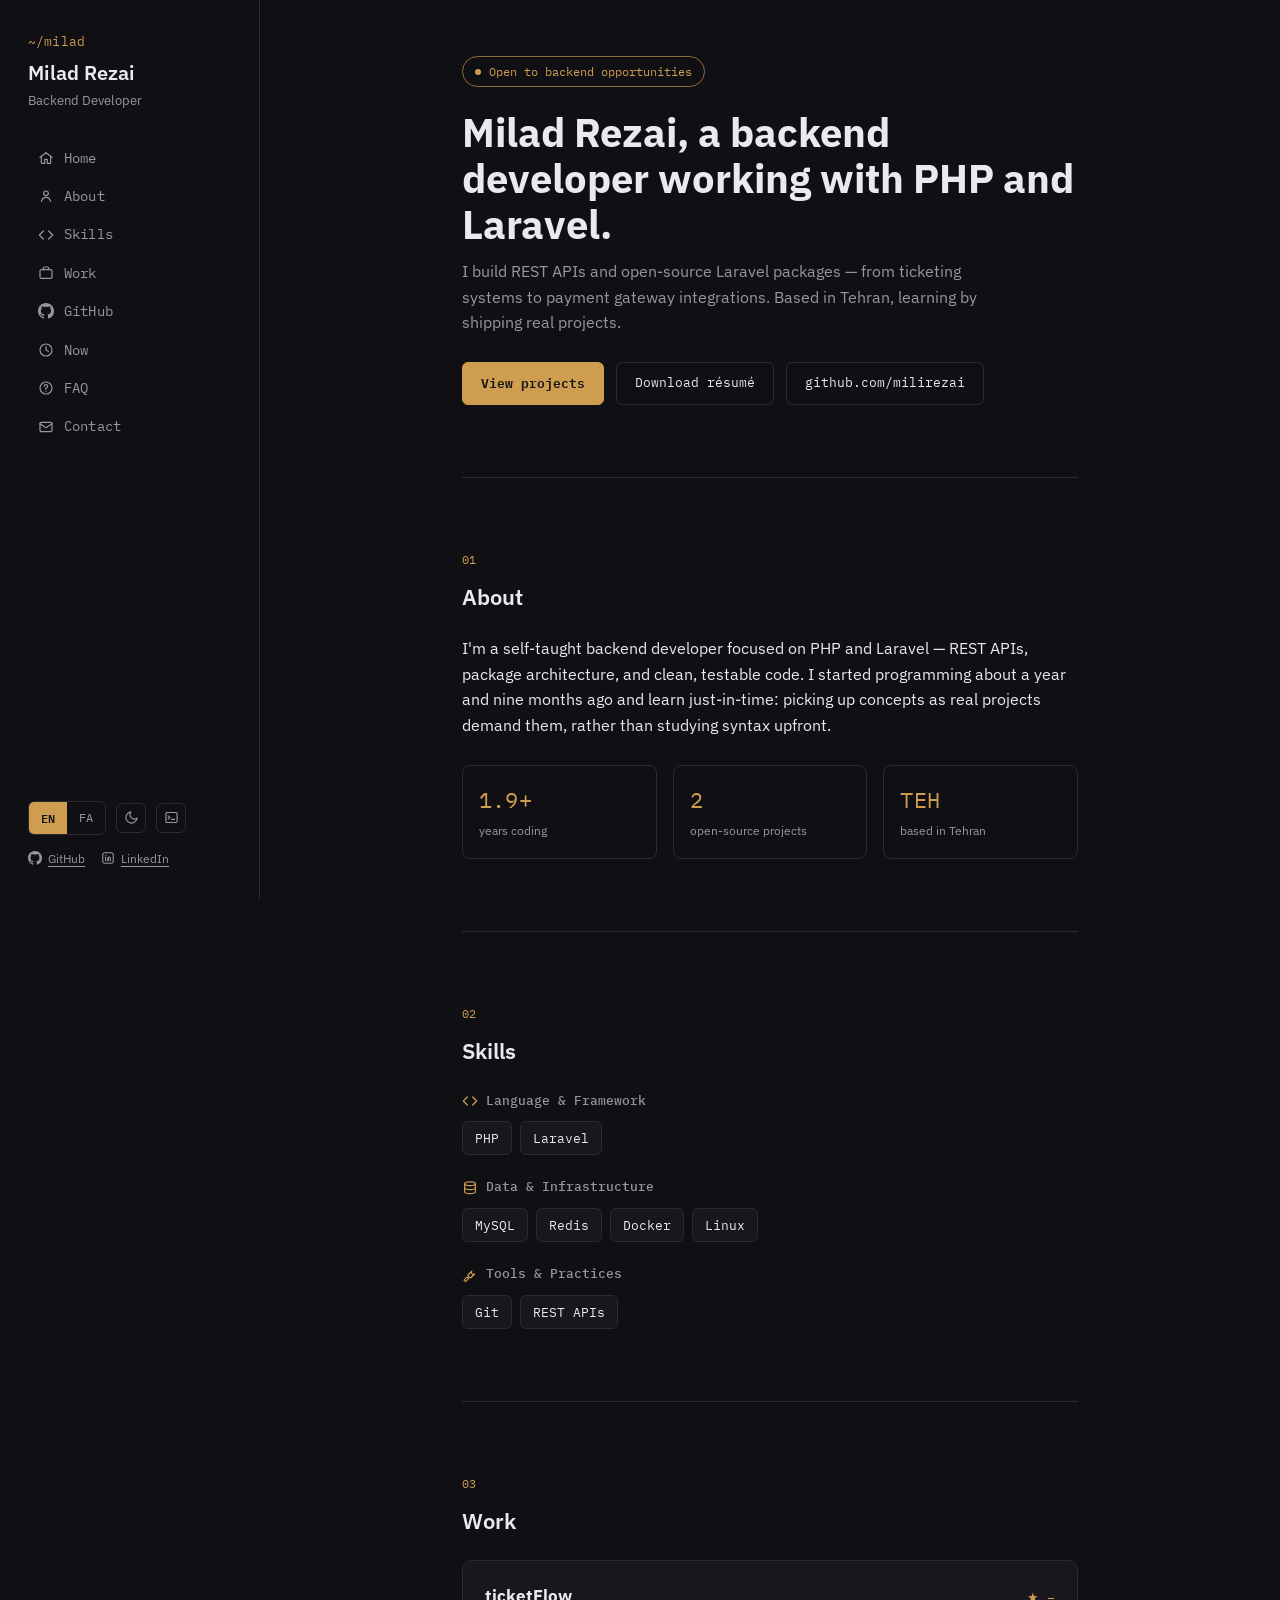
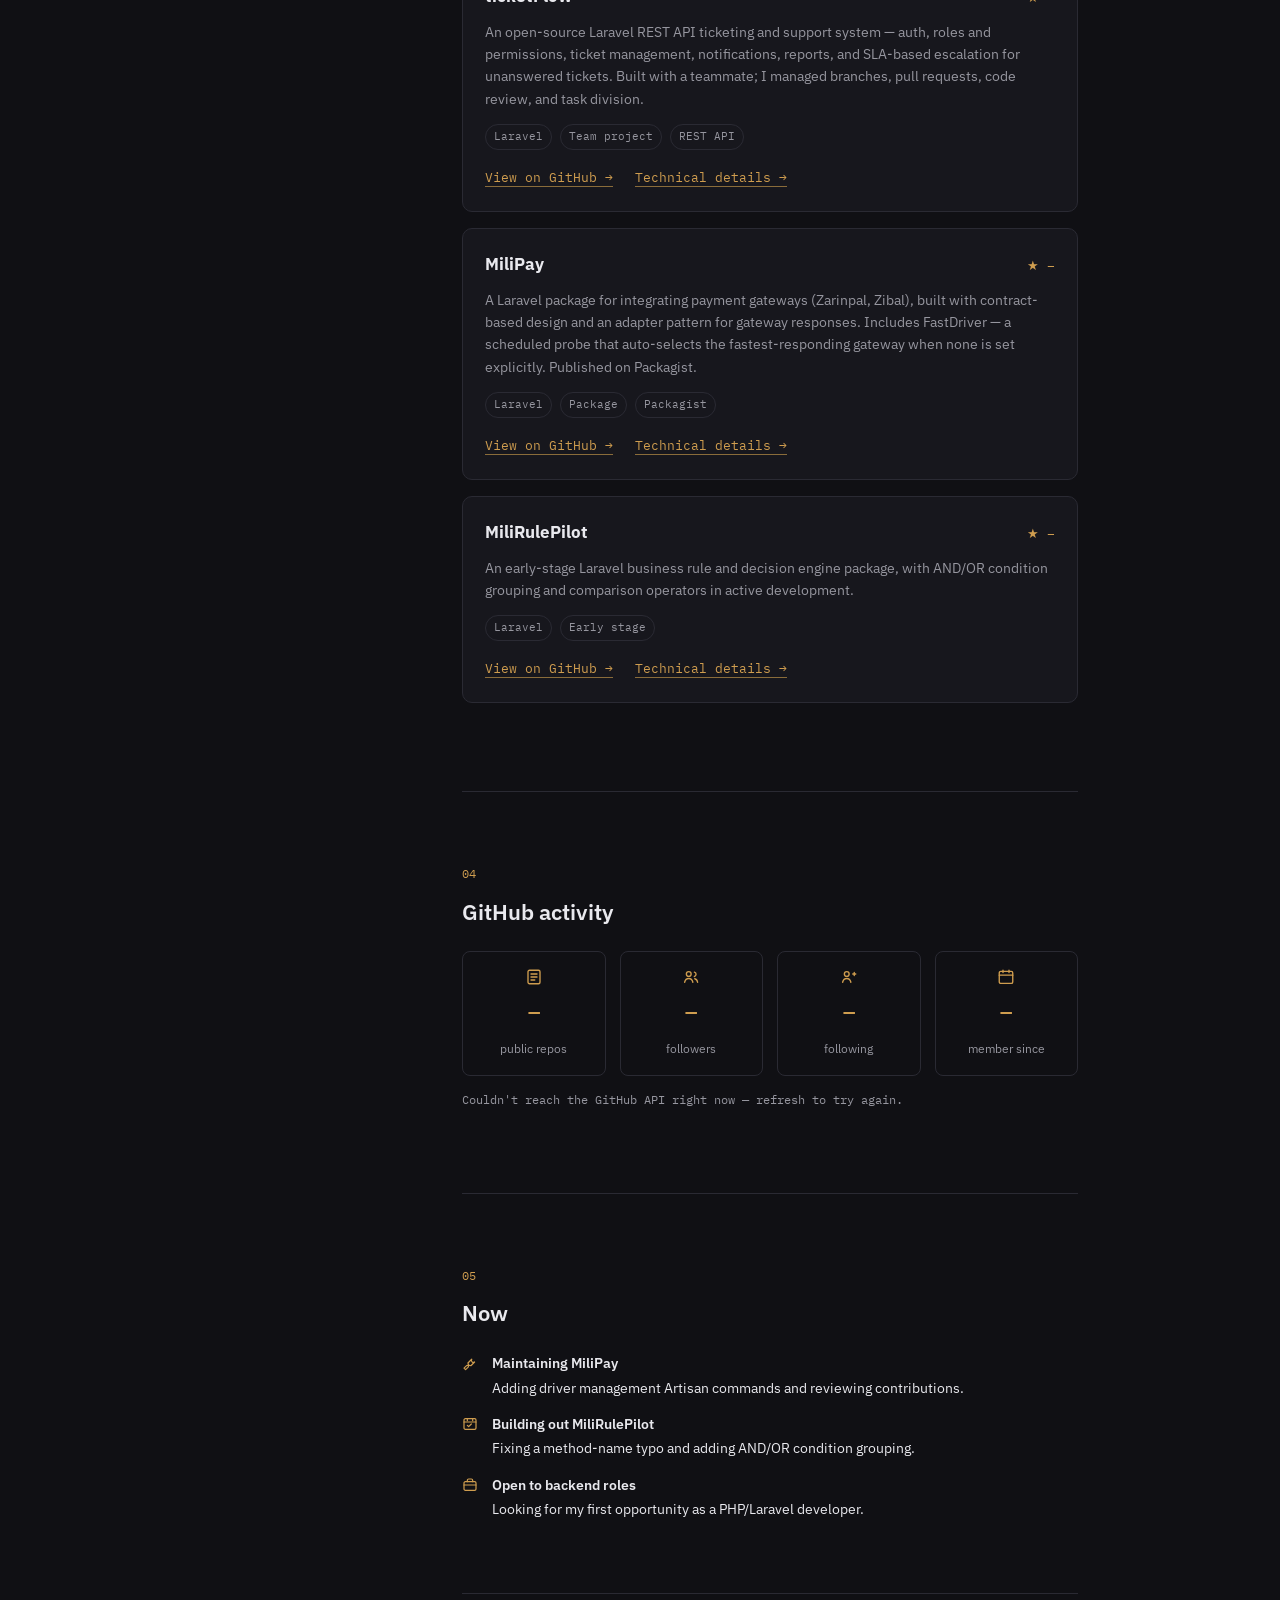
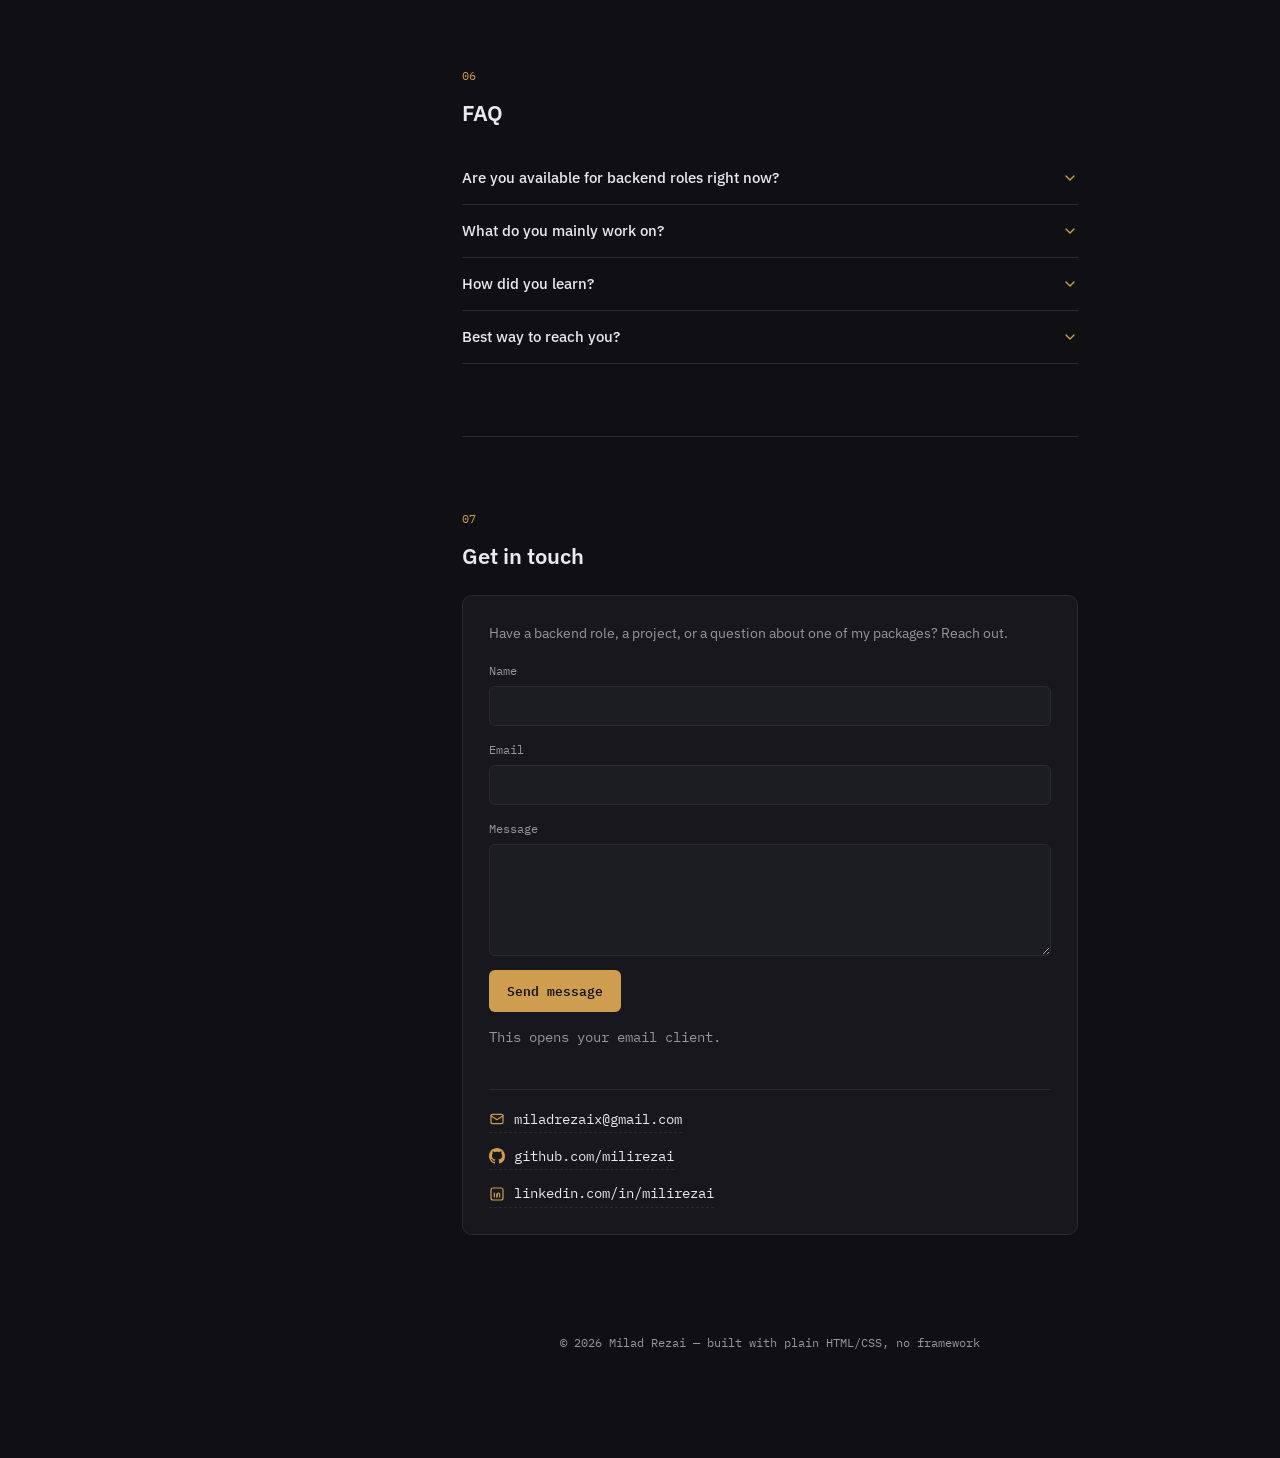
==== index.html @ 5b82f8a0 "feat: add initial portfolio website" ====
<!DOCTYPE html>
<html lang="en" dir="ltr">
<head>
<script>(function(){try{var t=localStorage.getItem('theme');if(t){document.documentElement.setAttribute('data-theme',t);}}catch(e){}})();</script>
<meta charset="UTF-8">
<meta name="viewport" content="width=device-width, initial-scale=1.0">
<title>Milad Rezai · Backend Developer</title>
<meta name="description" content="Milad Rezai — Backend Developer building open-source Laravel packages.">
<link rel="icon" href="data:image/svg+xml,%3Csvg xmlns='http://www.w3.org/2000/svg' viewBox='0 0 64 64'%3E%3Crect width='64' height='64' rx='14' fill='%23101014'/%3E%3Ctext x='32' y='42' font-family='monospace' font-size='30' font-weight='700' fill='%23cf9d4f' text-anchor='middle'%3EM%3C/text%3E%3C/svg%3E">
<link rel="preconnect" href="https://fonts.googleapis.com">
<link href="https://fonts.googleapis.com/css2?family=IBM+Plex+Mono:wght@400;500;600&family=IBM+Plex+Sans:wght@400;500;600;700&family=Vazirmatn:wght@400;500;600;700&display=swap" rel="stylesheet">
<link rel="stylesheet" href="css/index.css">
</head>
<body>

<div class="shell">
  <!-- SIDEBAR -->
  <aside class="side">
    <div>
      <div class="prompt-tag mono">~/milad</div>
      <p class="brand">Milad Rezai</p>
      <p class="brand-sub" data-en="Backend Developer" data-fa="توسعه‌دهنده بک‌اند">Backend Developer</p>
      <nav class="sidenav mono">
        <a href="#home"><svg class="icon" viewBox="0 0 24 24" fill="none" stroke="currentColor" stroke-width="1.8" stroke-linecap="round" stroke-linejoin="round"><path d="M3 11l9-7 9 7"/><path d="M5 10v9a1 1 0 0 0 1 1h4v-6h4v6h4a1 1 0 0 0 1-1v-9"/></svg><span data-en="Home" data-fa="خانه">Home</span></a>
        <a href="#about"><svg class="icon" viewBox="0 0 24 24" fill="none" stroke="currentColor" stroke-width="1.8" stroke-linecap="round" stroke-linejoin="round"><circle cx="12" cy="8" r="3.5"/><path d="M5 20c1.2-4 4.2-6 7-6s5.8 2 7 6"/></svg><span data-en="About" data-fa="درباره من">About</span></a>
        <a href="#skills"><svg class="icon" viewBox="0 0 24 24" fill="none" stroke="currentColor" stroke-width="1.8" stroke-linecap="round" stroke-linejoin="round"><path d="M8 6L2 12l6 6"/><path d="M16 6l6 6-6 6"/></svg><span data-en="Skills" data-fa="مهارت‌ها">Skills</span></a>
        <a href="#work"><svg class="icon" viewBox="0 0 24 24" fill="none" stroke="currentColor" stroke-width="1.8" stroke-linecap="round" stroke-linejoin="round"><rect x="3" y="7" width="18" height="13" rx="2"/><path d="M8 7V5a2 2 0 0 1 2-2h4a2 2 0 0 1 2 2v2"/></svg><span data-en="Work" data-fa="پروژه‌ها">Work</span></a>
        <a href="#github"><svg class="icon" viewBox="0 0 16 16" fill="currentColor"><path fill-rule="evenodd" d="M8 0C3.58 0 0 3.58 0 8c0 3.54 2.29 6.53 5.47 7.59.4.07.55-.17.55-.38 0-.19-.01-.82-.01-1.49-2.01.37-2.53-.49-2.69-.94-.09-.23-.48-.94-.82-1.13-.28-.15-.68-.52-.01-.53.63-.01 1.08.58 1.23.82.72 1.21 1.87.87 2.33.66.07-.52.28-.87.51-1.07-1.78-.2-3.64-.89-3.64-3.95 0-.87.31-1.59.82-2.15-.08-.2-.36-1.02.08-2.12 0 0 .67-.21 2.2.82.64-.18 1.32-.27 2-.27.68 0 1.36.09 2 .27 1.53-1.04 2.2-.82 2.2-.82.44 1.1.16 1.92.08 2.12.51.56.82 1.27.82 2.15 0 3.07-1.87 3.75-3.65 3.95.29.25.54.73.54 1.48 0 1.07-.01 1.93-.01 2.2 0 .21.15.46.55.38A8.013 8.013 0 0 0 16 8c0-4.42-3.58-8-8-8z"/></svg><span data-en="GitHub" data-fa="گیت‌هاب">GitHub</span></a>
        <a href="#now"><svg class="icon" viewBox="0 0 24 24" fill="none" stroke="currentColor" stroke-width="1.8" stroke-linecap="round" stroke-linejoin="round"><circle cx="12" cy="12" r="9"/><path d="M12 7v5l3.5 2"/></svg><span data-en="Now" data-fa="اکنون">Now</span></a>
        <a href="#faq"><svg class="icon" viewBox="0 0 24 24" fill="none" stroke="currentColor" stroke-width="1.8" stroke-linecap="round" stroke-linejoin="round"><circle cx="12" cy="12" r="9"/><path d="M9.5 9.5a2.5 2.5 0 1 1 3.5 2.3c-.9.4-1.5 1-1.5 2"/><path d="M12 17h.01"/></svg><span data-en="FAQ" data-fa="سوالات">FAQ</span></a>
        <a href="#contact"><svg class="icon" viewBox="0 0 24 24" fill="none" stroke="currentColor" stroke-width="1.8" stroke-linecap="round" stroke-linejoin="round"><rect x="3" y="5" width="18" height="14" rx="2"/><path d="M3 7l9 6 9-6"/></svg><span data-en="Contact" data-fa="تماس">Contact</span></a>
      </nav>
    </div>
    <div class="side-foot">
      <div class="toggle-row">
        <div class="lang-toggle">
          <button id="btn-en" class="active">EN</button>
          <button id="btn-fa">FA</button>
        </div>
        <button id="theme-toggle" class="theme-toggle" type="button" aria-label="Toggle theme">
          <svg id="icon-moon" class="icon" viewBox="0 0 24 24" fill="none" stroke="currentColor" stroke-width="1.8" stroke-linecap="round" stroke-linejoin="round"><path d="M21 12.8A9 9 0 1 1 11.2 3a7 7 0 0 0 9.8 9.8z"/></svg>
          <svg id="icon-sun" class="icon" viewBox="0 0 24 24" fill="none" stroke="currentColor" stroke-width="1.8" stroke-linecap="round" stroke-linejoin="round" style="display:none"><circle cx="12" cy="12" r="4.5"/><path d="M12 2.5v2.5M12 19v2.5M4.2 4.2l1.8 1.8M18 18l1.8 1.8M2.5 12h2.5M19 12h2.5M4.2 19.8L6 18M18 6l1.8-1.8"/></svg>
        </button>
        <a href="terminal.html" class="theme-toggle" id="terminal-link" title="Open terminal mode" aria-label="Open terminal mode">
          <svg class="icon" viewBox="0 0 24 24" fill="none" stroke="currentColor" stroke-width="1.8" stroke-linecap="round" stroke-linejoin="round"><rect x="3" y="4" width="18" height="16" rx="2"/><path d="M6.5 9.5l3 2.5-3 2.5"/><path d="M12 15h5"/></svg>
        </a>
      </div>
      <div class="social-row">
        <a href="https://github.com/milirezai" target="_blank" rel="noopener"><svg class="icon icon-sm" viewBox="0 0 16 16" fill="currentColor"><path fill-rule="evenodd" d="M8 0C3.58 0 0 3.58 0 8c0 3.54 2.29 6.53 5.47 7.59.4.07.55-.17.55-.38 0-.19-.01-.82-.01-1.49-2.01.37-2.53-.49-2.69-.94-.09-.23-.48-.94-.82-1.13-.28-.15-.68-.52-.01-.53.63-.01 1.08.58 1.23.82.72 1.21 1.87.87 2.33.66.07-.52.28-.87.51-1.07-1.78-.2-3.64-.89-3.64-3.95 0-.87.31-1.59.82-2.15-.08-.2-.36-1.02.08-2.12 0 0 .67-.21 2.2.82.64-.18 1.32-.27 2-.27.68 0 1.36.09 2 .27 1.53-1.04 2.2-.82 2.2-.82.44 1.1.16 1.92.08 2.12.51.56.82 1.27.82 2.15 0 3.07-1.87 3.75-3.65 3.95.29.25.54.73.54 1.48 0 1.07-.01 1.93-.01 2.2 0 .21.15.46.55.38A8.013 8.013 0 0 0 16 8c0-4.42-3.58-8-8-8z"/></svg>GitHub</a>
        <a href="https://www.linkedin.com/in/milirezai" target="_blank" rel="noopener"><svg class="icon icon-sm" viewBox="0 0 24 24" fill="none" stroke="currentColor" stroke-width="1.8" stroke-linecap="round" stroke-linejoin="round"><rect x="3" y="3" width="18" height="18" rx="3"/><path d="M8 10.5v6"/><circle cx="8" cy="7.3" r="0.15" fill="currentColor" stroke-width="1.4"/><path d="M12 16.5v-4a2 2 0 0 1 4 0v4"/><path d="M12 12.5v4"/></svg>LinkedIn</a>
      </div>
    </div>
  </aside>

  <!-- MAIN -->
  <main>
    <div class="wrap">

      <!-- HERO -->
      <section id="home" class="hero">
                <span class="badge"><span class="pulse"></span><span data-en="Open to backend opportunities" data-fa="آماده همکاری در نقش بک‌اند">Open to backend opportunities</span></span>
        <h1 data-en="Milad Rezai, a backend developer working with PHP and Laravel." data-fa="میلاد رضایی، توسعه‌دهنده بک‌اندی که با PHP و لاراول کار می‌کنه.">Milad Rezai, a backend developer working with PHP and Laravel.</h1>
        <p class="lead" data-en="I build REST APIs and open-source Laravel packages — from ticketing systems to payment gateway integrations. Based in Tehran, learning by shipping real projects." data-fa="ری‌است‌ای‌پی‌آی و پکیج‌های متن‌باز لاراول می‌سازم — از سیستم تیکتینگ تا اتصال درگاه‌های پرداخت. مستقر در تهران، یادگیری از طریق ساختن پروژه‌های واقعی.">I build REST APIs and open-source Laravel packages — from ticketing systems to payment gateway integrations. Based in Tehran, learning by shipping real projects.</p>
        <div class="btn-row">
          <a class="btn primary" href="#work" data-en="View projects" data-fa="دیدن پروژه‌ها">View projects</a>
          <a class="btn ghost" href="./resume.pdf" download data-en="Download résumé" data-fa="دانلود رزومه">Download résumé</a>
          <a class="btn ghost" href="https://github.com/milirezai" target="_blank" rel="noopener">github.com/milirezai</a>
        </div>
      </section>

      <!-- ABOUT -->
      <section id="about">
        <p class="eyebrow mono">01</p>
        <h2 data-en="About" data-fa="درباره من">About</h2>
        <p data-en="I'm a self-taught backend developer focused on PHP and Laravel — REST APIs, package architecture, and clean, testable code. I started programming about a year and nine months ago and learn just-in-time: picking up concepts as real projects demand them, rather than studying syntax upfront." data-fa="من یه توسعه‌دهنده بک‌اند خودآموخته‌ام که روی PHP و لاراول تمرکز دارم — ری‌است‌ای‌پی‌آی، معماری پکیج، و کد تمیز و قابل تست. حدود یک سال و نه ماهه که برنامه‌نویسی رو شروع کردم و یادگیریم just-in-time هست: مفاهیم رو وقتی پروژه واقعی بهشون نیاز داره یاد می‌گیرم، نه از قبل و صرفاً برای یادگیری سینتکس.">I'm a self-taught backend developer focused on PHP and Laravel — REST APIs, package architecture, and clean, testable code. I started programming about a year and nine months ago and learn just-in-time: picking up concepts as real projects demand them, rather than studying syntax upfront.</p>
        <div class="about-grid">
          <div class="stat"><span class="num mono">1.9+</span><span class="label" data-en="years coding" data-fa="سال کدنویسی">years coding</span></div>
          <div class="stat"><span class="num mono">2</span><span class="label" data-en="open-source projects" data-fa="پروژه متن‌باز">open-source projects</span></div>
          <div class="stat"><span class="num mono">TEH</span><span class="label" data-en="based in Tehran" data-fa="مستقر در تهران">based in Tehran</span></div>
        </div>
      </section>

      <!-- SKILLS -->
      <section id="skills">
        <p class="eyebrow mono">02</p>
        <h2 data-en="Skills" data-fa="مهارت‌ها">Skills</h2>
        <div class="skill-groups">
          <div class="skill-group">
            <h3><svg class="icon" viewBox="0 0 24 24" fill="none" stroke="currentColor" stroke-width="1.8" stroke-linecap="round" stroke-linejoin="round"><path d="M8 6L2 12l6 6"/><path d="M16 6l6 6-6 6"/></svg><span data-en="Language & Framework" data-fa="زبان و فریم‌ورک">Language & Framework</span></h3>
            <div class="pill-row">
              <span class="pill">PHP</span><span class="pill">Laravel</span>
            </div>
          </div>
          <div class="skill-group">
            <h3><svg class="icon" viewBox="0 0 24 24" fill="none" stroke="currentColor" stroke-width="1.8" stroke-linecap="round" stroke-linejoin="round"><ellipse cx="12" cy="5.5" rx="8" ry="2.8"/><path d="M4 5.5v6c0 1.5 3.6 2.8 8 2.8s8-1.3 8-2.8v-6"/><path d="M4 11.5v6c0 1.5 3.6 2.8 8 2.8s8-1.3 8-2.8v-6"/></svg><span data-en="Data & Infrastructure" data-fa="داده و زیرساخت">Data & Infrastructure</span></h3>
            <div class="pill-row">
              <span class="pill">MySQL</span><span class="pill">Redis</span><span class="pill">Docker</span><span class="pill">Linux</span>
            </div>
          </div>
          <div class="skill-group">
            <h3><svg class="icon" viewBox="0 0 24 24" fill="none" stroke="currentColor" stroke-width="1.8" stroke-linecap="round" stroke-linejoin="round"><path d="M14.7 6.3a3 3 0 0 0 4.2 4.2l-5.6 5.6-3-1-1 3-3.9 3.9-2.4-2.4L6.9 16l3-1-1-3 5.6-5.6a3 3 0 0 0 .2-.1z"/></svg><span data-en="Tools & Practices" data-fa="ابزار و روش‌ها">Tools & Practices</span></h3>
            <div class="pill-row">
              <span class="pill">Git</span><span class="pill">REST APIs</span>
            </div>
          </div>
        </div>
      </section>

      <!-- WORK -->
      <section id="work">
        <p class="eyebrow mono">03</p>
        <h2 data-en="Work" data-fa="پروژه‌ها">Work</h2>

        <div class="project">
          <div class="project-head">
            <h3><a class="project-title-link" href="work-ticketflow.html">ticketFlow</a></h3>
            <span class="stars mono" id="stars-ticketflow">★ –</span>
          </div>
          <p data-en="An open-source Laravel REST API ticketing and support system — auth, roles and permissions, ticket management, notifications, reports, and SLA-based escalation for unanswered tickets. Built with a teammate; I managed branches, pull requests, code review, and task division." data-fa="یه سیستم تیکتینگ و پشتیبانی متن‌باز به‌صورت ری‌است‌ای‌پی‌آی با لاراول — احراز هویت، نقش و دسترسی، مدیریت تیکت، اعلان‌ها، گزارش‌ها، و اسکالیشن مبتنی بر SLA برای تیکت‌های بی‌پاسخ. با یه هم‌تیمی ساخته شده؛ من مدیریت برنچ‌ها، پول‌ریکوئست‌ها، کدریویو و تقسیم وظایف رو انجام دادم.">An open-source Laravel REST API ticketing and support system — auth, roles and permissions, ticket management, notifications, reports, and SLA-based escalation for unanswered tickets. Built with a teammate; I managed branches, pull requests, code review, and task division.</p>
          <div class="tags"><span>Laravel</span><span data-en="Team project" data-fa="پروژه تیمی">Team project</span><span>REST API</span></div>
          <a class="link" href="https://github.com/milirezai/ticketFlow" target="_blank" rel="noopener" data-en="View on GitHub →" data-fa="مشاهده در گیت‌هاب ←">View on GitHub →</a>
          <a class="link" href="work-ticketflow.html" data-en="Technical details →" data-fa="جزئیات فنی ←" style="margin-inline-start:18px;">Technical details →</a>
        </div>

        <div class="project">
          <div class="project-head">
            <h3><a class="project-title-link" href="work-milipay.html">MiliPay</a></h3>
            <span class="stars mono" id="stars-milipay">★ –</span>
          </div>
          <p data-en="A Laravel package for integrating payment gateways (Zarinpal, Zibal), built with contract-based design and an adapter pattern for gateway responses. Includes FastDriver — a scheduled probe that auto-selects the fastest-responding gateway when none is set explicitly. Published on Packagist." data-fa="یه پکیج لاراول برای اتصال درگاه‌های پرداخت (زرین‌پال، زیبال) با طراحی contract-based و الگوی adapter برای پاسخ درگاه‌ها. شامل FastDriver هست — یه پراب زمان‌بندی‌شده که در نبود انتخاب صریح، سریع‌ترین درگاه رو خودکار انتخاب می‌کنه. روی Packagist منتشر شده.">A Laravel package for integrating payment gateways (Zarinpal, Zibal), built with contract-based design and an adapter pattern for gateway responses. Includes FastDriver — a scheduled probe that auto-selects the fastest-responding gateway when none is set explicitly. Published on Packagist.</p>
          <div class="tags"><span>Laravel</span><span data-en="Package" data-fa="پکیج">Package</span><span>Packagist</span></div>
          <a class="link" href="https://github.com/milirezai/milipay" target="_blank" rel="noopener" data-en="View on GitHub →" data-fa="مشاهده در گیت‌هاب ←">View on GitHub →</a>
          <a class="link" href="work-milipay.html" data-en="Technical details →" data-fa="جزئیات فنی ←" style="margin-inline-start:18px;">Technical details →</a>
        </div>

        <div class="project">
          <div class="project-head">
            <h3><a class="project-title-link" href="work-milirulepilot.html">MiliRulePilot</a></h3>
            <span class="stars mono" id="stars-milirulepilot">★ –</span>
          </div>
          <p data-en="An early-stage Laravel business rule and decision engine package, with AND/OR condition grouping and comparison operators in active development." data-fa="یه پکیج لاراول در مراحل اولیه برای موتور قوانین و تصمیم‌گیری کسب‌وکار، با گروه‌بندی شرط‌های AND/OR و عملگرهای مقایسه که در حال توسعه‌ست.">An early-stage Laravel business rule and decision engine package, with AND/OR condition grouping and comparison operators in active development.</p>
          <div class="tags"><span>Laravel</span><span data-en="Early stage" data-fa="مرحله اولیه">Early stage</span></div>
          <a class="link" href="https://github.com/milirezai/milirulepilot" target="_blank" rel="noopener" data-en="View on GitHub →" data-fa="مشاهده در گیت‌هاب ←">View on GitHub →</a>
          <a class="link" href="work-milirulepilot.html" data-en="Technical details →" data-fa="جزئیات فنی ←" style="margin-inline-start:18px;">Technical details →</a>
        </div>
      </section>

      <!-- GITHUB ACTIVITY -->
      <section id="github">
        <p class="eyebrow mono">04</p>
        <h2 data-en="GitHub activity" data-fa="فعالیت گیت‌هاب">GitHub activity</h2>
        <div class="gh-grid">
          <div class="gh-stat"><svg class="icon" viewBox="0 0 24 24" fill="none" stroke="currentColor" stroke-width="1.8" stroke-linecap="round" stroke-linejoin="round"><rect x="4" y="3" width="16" height="18" rx="2"/><path d="M8 8h8M8 12h8M8 16h5"/></svg><span class="n mono" id="gh-repos">–</span><span class="l" data-en="public repos" data-fa="ریپوی عمومی">public repos</span></div>
          <div class="gh-stat"><svg class="icon" viewBox="0 0 24 24" fill="none" stroke="currentColor" stroke-width="1.8" stroke-linecap="round" stroke-linejoin="round"><circle cx="9" cy="8" r="3.2"/><path d="M3.5 19c.8-3.4 3-5 5.5-5s4.7 1.6 5.5 5"/><path d="M16.5 5.5a3 3 0 0 1 0 5.8"/><path d="M17 14.3c2 .5 3.3 2 3.8 4.7"/></svg><span class="n mono" id="gh-followers">–</span><span class="l" data-en="followers" data-fa="فالوور">followers</span></div>
          <div class="gh-stat"><svg class="icon" viewBox="0 0 24 24" fill="none" stroke="currentColor" stroke-width="1.8" stroke-linecap="round" stroke-linejoin="round"><circle cx="9" cy="8" r="3.2"/><path d="M3.5 19c.8-3.4 3-5 5.5-5s4.7 1.6 5.5 5"/><path d="M17 8h4M19 6v4"/></svg><span class="n mono" id="gh-following">–</span><span class="l" data-en="following" data-fa="فالووینگ">following</span></div>
          <div class="gh-stat"><svg class="icon" viewBox="0 0 24 24" fill="none" stroke="currentColor" stroke-width="1.8" stroke-linecap="round" stroke-linejoin="round"><rect x="3" y="4.5" width="18" height="16" rx="2"/><path d="M3 9.5h18"/><path d="M8 3v3M16 3v3"/></svg><span class="n mono" id="gh-since">–</span><span class="l" data-en="member since" data-fa="عضو از">member since</span></div>
        </div>
        <p class="gh-note" id="gh-note" data-en="Pulled live from the GitHub API." data-fa="به‌صورت زنده از GitHub API خونده می‌شه.">Pulled live from the GitHub API.</p>
      </section>

      <!-- NOW -->
      <section id="now">
        <p class="eyebrow mono">05</p>
        <h2 data-en="Now" data-fa="اکنون">Now</h2>
        <div class="now-list">
          <div class="now-item">
            <svg class="icon icon-now" viewBox="0 0 24 24" fill="none" stroke="currentColor" stroke-width="1.8" stroke-linecap="round" stroke-linejoin="round"><path d="M14.7 6.3a3 3 0 0 0 4.2 4.2l-5.6 5.6-3-1-1 3-3.9 3.9-2.4-2.4L6.9 16l3-1-1-3 5.6-5.6a3 3 0 0 0 .2-.1z"/></svg>
            <p><span class="t" data-en="Maintaining MiliPay" data-fa="نگهداری MiliPay">Maintaining MiliPay</span><span data-en="Adding driver management Artisan commands and reviewing contributions." data-fa="افزودن دستورات آرتیزان مدیریت درایور و بررسی مشارکت‌ها.">Adding driver management Artisan commands and reviewing contributions.</span></p>
          </div>
          <div class="now-item">
            <svg class="icon icon-now" viewBox="0 0 24 24" fill="none" stroke="currentColor" stroke-width="1.8" stroke-linecap="round" stroke-linejoin="round"><rect x="3" y="4" width="18" height="16" rx="2"/><path d="M3 9h18"/><path d="M8 4v3M16 4v3"/><path d="M8 14l2 2 4-4"/></svg>
            <p><span class="t" data-en="Building out MiliRulePilot" data-fa="توسعه MiliRulePilot">Building out MiliRulePilot</span><span data-en="Fixing a method-name typo and adding AND/OR condition grouping." data-fa="اصلاح یه تایپوی نام متد و افزودن گروه‌بندی شرط‌های AND/OR.">Fixing a method-name typo and adding AND/OR condition grouping.</span></p>
          </div>
          <div class="now-item">
            <svg class="icon icon-now" viewBox="0 0 24 24" fill="none" stroke="currentColor" stroke-width="1.8" stroke-linecap="round" stroke-linejoin="round"><rect x="3" y="7" width="18" height="13" rx="2"/><path d="M8 7V5a2 2 0 0 1 2-2h4a2 2 0 0 1 2 2v2"/><path d="M3 12h18"/></svg>
            <p><span class="t" data-en="Open to backend roles" data-fa="آماده همکاری بک‌اند">Open to backend roles</span><span data-en="Looking for my first opportunity as a PHP/Laravel developer." data-fa="در جستجوی اولین فرصت شغلی به‌عنوان توسعه‌دهنده PHP/لاراول.">Looking for my first opportunity as a PHP/Laravel developer.</span></p>
          </div>
        </div>
      </section>

      <!-- FAQ -->
      <section id="faq">
        <p class="eyebrow mono">06</p>
        <h2 data-en="FAQ" data-fa="سوالات متداول">FAQ</h2>

        <details>
          <summary data-en="Are you available for backend roles right now?" data-fa="الان برای نقش بک‌اند در دسترسی؟">Are you available for backend roles right now?</summary>
          <p data-en="Yes — I'm looking for my first opportunity as a PHP/Laravel backend developer, remote or in Tehran." data-fa="بله — به دنبال اولین فرصت شغلی به‌عنوان توسعه‌دهنده بک‌اند PHP/لاراول هستم، به‌صورت ریموت یا در تهران.">Yes — I'm looking for my first opportunity as a PHP/Laravel backend developer, remote or in Tehran.</p>
        </details>
        <details>
          <summary data-en="What do you mainly work on?" data-fa="بیشتر روی چی کار می‌کنی؟">What do you mainly work on?</summary>
          <p data-en="Backend systems: REST APIs, database design, and reusable Laravel packages — authentication, payments, ticketing, and rule engines." data-fa="سیستم‌های بک‌اند: ری‌است‌ای‌پی‌آی، طراحی دیتابیس، و پکیج‌های قابل‌استفاده‌مجدد لاراول — احراز هویت، پرداخت، تیکتینگ و موتور قوانین.">Backend systems: REST APIs, database design, and reusable Laravel packages — authentication, payments, ticketing, and rule engines.</p>
        </details>
        <details>
          <summary data-en="How did you learn?" data-fa="چطور یاد گرفتی؟">How did you learn?</summary>
          <p data-en="Self-taught, project by project. I pick up a concept when a real project needs it, instead of studying everything upfront." data-fa="خودآموخته، پروژه به پروژه. هر مفهومی رو وقتی یه پروژه واقعی بهش نیاز داره یاد می‌گیرم، نه از قبل و به‌صورت کامل.">Self-taught, project by project. I pick up a concept when a real project needs it, instead of studying everything upfront.</p>
        </details>
        <details>
          <summary data-en="Best way to reach you?" data-fa="بهترین راه ارتباطی؟">Best way to reach you?</summary>
          <p data-en="LinkedIn or GitHub — links below." data-fa="لینکدین یا گیت‌هاب — لینک‌ها پایین صفحه.">LinkedIn or GitHub — links below.</p>
        </details>
      </section>

      <!-- CONTACT -->
      <section id="contact">
        <p class="eyebrow mono">07</p>
        <h2 data-en="Get in touch" data-fa="تماس با من">Get in touch</h2>
        <div class="contact-box">
          <p data-en="Have a backend role, a project, or a question about one of my packages? Reach out." data-fa="یه فرصت بک‌اند، یه پروژه، یا سوالی درباره یکی از پکیج‌هام داری؟ در ارتباط باش.">Have a backend role, a project, or a question about one of my packages? Reach out.</p>

          <form id="contact-form" class="contact-form">
            <div class="field">
              <label for="cf-name" data-en="Name" data-fa="نام">Name</label>
              <input id="cf-name" name="name" type="text" required>
            </div>
            <div class="field">
              <label for="cf-email" data-en="Email" data-fa="ایمیل">Email</label>
              <input id="cf-email" name="email" type="email" required>
            </div>
            <div class="field">
              <label for="cf-message" data-en="Message" data-fa="پیام">Message</label>
              <textarea id="cf-message" name="message" rows="5" required></textarea>
            </div>
            <button type="submit" class="btn primary" data-en="Send message" data-fa="ارسال پیام">Send message</button>
            <p class="form-note" data-en="This opens your email client." data-fa="این کار کلاینت ایمیلت رو باز می‌کنه.">This opens your email client.</p>
          </form>

          <div class="contact-links">
            <a href="mailto:miladrezaix@gmail.com"><svg class="icon" viewBox="0 0 24 24" fill="none" stroke="currentColor" stroke-width="1.8" stroke-linecap="round" stroke-linejoin="round"><rect x="3" y="5" width="18" height="14" rx="2"/><path d="M3 7l9 6 9-6"/></svg>miladrezaix@gmail.com</a>
            <a href="https://github.com/milirezai" target="_blank" rel="noopener"><svg class="icon" viewBox="0 0 16 16" fill="currentColor"><path fill-rule="evenodd" d="M8 0C3.58 0 0 3.58 0 8c0 3.54 2.29 6.53 5.47 7.59.4.07.55-.17.55-.38 0-.19-.01-.82-.01-1.49-2.01.37-2.53-.49-2.69-.94-.09-.23-.48-.94-.82-1.13-.28-.15-.68-.52-.01-.53.63-.01 1.08.58 1.23.82.72 1.21 1.87.87 2.33.66.07-.52.28-.87.51-1.07-1.78-.2-3.64-.89-3.64-3.95 0-.87.31-1.59.82-2.15-.08-.2-.36-1.02.08-2.12 0 0 .67-.21 2.2.82.64-.18 1.32-.27 2-.27.68 0 1.36.09 2 .27 1.53-1.04 2.2-.82 2.2-.82.44 1.1.16 1.92.08 2.12.51.56.82 1.27.82 2.15 0 3.07-1.87 3.75-3.65 3.95.29.25.54.73.54 1.48 0 1.07-.01 1.93-.01 2.2 0 .21.15.46.55.38A8.013 8.013 0 0 0 16 8c0-4.42-3.58-8-8-8z"/></svg>github.com/milirezai</a>
            <a href="https://www.linkedin.com/in/milirezai" target="_blank" rel="noopener"><svg class="icon" viewBox="0 0 24 24" fill="none" stroke="currentColor" stroke-width="1.8" stroke-linecap="round" stroke-linejoin="round"><rect x="3" y="3" width="18" height="18" rx="3"/><path d="M8 10.5v6"/><path d="M12 16.5v-4a2 2 0 0 1 4 0v4"/><path d="M12 12.5v4"/></svg>linkedin.com/in/milirezai</a>
          </div>
        </div>
      </section>

    </div>
    <footer>© <span id="year"></span> Milad Rezai — <span data-en="built with plain HTML/CSS, no framework" data-fa="ساخته‌شده با HTML/CSS ساده، بدون فریم‌ورک">built with plain HTML/CSS, no framework</span></footer>
  </main>
</div>



<script src="js/index.js"></script>
</body>
</html>
---- css/index.css ----
/* =====================================================================
   INDEX.CSS — styling for the main portfolio page (hero, about, skills, work, GitHub stats, now, FAQ, contact).
   Color variables (--bg, --gold, etc.) are at the very top, in :root
   and html[data-theme="light"] — change those to re-theme the page.
   Visible TEXT lives in index.html itself (data-en / data-fa
   attributes hold the English/Persian copy), not in this file.
===================================================================== */

  :root{
    --bg: #101014;
    --panel: #17171d;
    --panel-2: #1c1c23;
    --line: #2a2a33;
    --text: #e9e9ee;
    --muted: #96969f;
    --gold: #cf9d4f;
    --gold-dim: #8a6c3a;
    --mono: 'IBM Plex Mono', ui-monospace, monospace;
    --sans: 'IBM Plex Sans', sans-serif;
    --fa: 'Vazirmatn', sans-serif;
  }
    html[data-theme="light"]{
    --bg:#e9e6de; --panel:#dfdace; --panel-2:#d5cfbe; --line:#c5bda8;
    --text:#211f1b; --muted:#5a5648; --gold:#8a5a19; --gold-dim:#c19a5c;
  }
  *{box-sizing:border-box;}
  html{scroll-behavior:smooth;}
  body{
    margin:0;
    background:var(--bg);
    color:var(--text);
    font-family:var(--sans);
    line-height:1.6;
    -webkit-font-smoothing:antialiased;
  }
  html[lang="fa"] body{font-family:var(--fa);}
  html[lang="fa"] .mono{font-family:var(--fa) !important; letter-spacing:0 !important;}

  a{color:inherit;}
  ::selection{background:var(--gold); color:#141414;}

  .mono{font-family:var(--mono); letter-spacing:0.01em;}

  /* Layout shell */
  .shell{
    display:grid;
    grid-template-columns: 260px 1fr;
    min-height:100vh;
  }
  @media (max-width: 860px){
    .shell{grid-template-columns:1fr;}
  }

  /* Sidebar */
  .side{
    position:sticky; top:0; align-self:start;
    height:100vh;
    border-right:1px solid var(--line);
    padding:32px 28px;
    display:flex; flex-direction:column; justify-content:space-between;
  }
  html[dir="rtl"] .side{border-right:none; border-left:1px solid var(--line);}
  @media (max-width: 860px){
    .side{position:relative; height:auto; border-right:none; border-bottom:1px solid var(--line); padding:20px;}
    html[dir="rtl"] .side{border-left:none;}
  }
  .prompt-tag{
    font-size:13px; color:var(--gold); margin-bottom:4px;
  }
  .brand{
    font-size:20px; font-weight:600; color:var(--text); margin:0 0 2px;
  }
  .brand-sub{font-size:13px; color:var(--muted); margin:0 0 28px;}
  nav.sidenav{display:flex; flex-direction:column; gap:2px;}
  nav.sidenav a{
    font-size:14px; color:var(--muted); text-decoration:none;
    padding:7px 10px; border-radius:4px; transition:color .15s, background .15s;
    display:flex; align-items:center; gap:10px;
  }
  nav.sidenav a:hover{color:var(--text); background:var(--panel);}
  .icon{width:16px; height:16px; flex:0 0 auto; color:var(--muted); transition:color .15s;}
  .icon-sm{width:14px; height:14px;}
  nav.sidenav a:hover .icon{color:var(--gold);}
  @media (max-width: 860px){ nav.sidenav{flex-direction:row; flex-wrap:wrap; gap:4px;} }

  .side-foot{display:flex; flex-direction:column; gap:14px;}
  .lang-toggle{
    display:flex; border:1px solid var(--line); border-radius:6px; overflow:hidden; width:max-content;
  }
  .lang-toggle button{
    background:transparent; border:none; color:var(--muted); font-family:var(--mono);
    font-size:12px; padding:6px 12px; cursor:pointer; transition:.15s;
  }
  .lang-toggle button.active{background:var(--gold); color:#141414; font-weight:600;}
  .toggle-row{display:flex; align-items:center; gap:10px;}
  .theme-toggle{background:transparent; border:1px solid var(--line); border-radius:6px; width:30px; height:30px; display:flex; align-items:center; justify-content:center; cursor:pointer; color:var(--muted); transition:color .15s, border-color .15s; flex:0 0 auto;}
  .theme-toggle:hover{color:var(--gold); border-color:var(--gold-dim);}
  .theme-toggle .icon{width:15px; height:15px;}

  .social-row{display:flex; gap:16px;}
  .social-row a{font-size:12px; color:var(--muted); text-decoration:underline; text-underline-offset:3px; display:flex; align-items:center; gap:6px;}
  .social-row a .icon{color:var(--muted);}
  .social-row a:hover{color:var(--gold);}
  .social-row a:hover .icon{color:var(--gold);}

  /* Main content */
  main{padding:0 0 80px;}
  .wrap{max-width:680px; margin:0 auto; padding:0 32px;}
  @media (max-width:860px){.wrap{padding:0 20px;}}

  section{padding:72px 0; border-bottom:1px solid var(--line);}
  section:last-of-type{border-bottom:none;}

  .eyebrow{font-family:var(--mono); font-size:12px; color:var(--gold); margin:0 0 10px;}
  h2{font-size:22px; margin:0 0 22px; font-weight:600;}

  /* Hero */
  .hero{padding-top:56px;}
  .terminal{
    background:var(--panel); border:1px solid var(--line); border-radius:8px;
    padding:18px 20px; font-family:var(--mono); font-size:13.5px; color:var(--muted);
    margin-bottom:28px; min-height:120px;
  }
  html[lang="fa"] .terminal{font-family:var(--fa);}
  .terminal .line{margin:0 0 4px; white-space:pre-wrap;}
  .terminal .k{color:var(--gold);}
  .terminal .out{color:var(--text);}
  .cursor{display:inline-block; width:7px; height:14px; background:var(--gold); vertical-align:middle; animation:blink 1s steps(1) infinite;}
  @media (prefers-reduced-motion: reduce){.cursor{animation:none;}}
  @keyframes blink{50%{opacity:0;}}

  .hero h1{font-size:40px; margin:0 0 12px; font-weight:700; line-height:1.15;}
  .hero p.lead{font-size:16px; color:var(--muted); max-width:56ch; margin:0 0 26px;}
  .badge{
    display:inline-flex; align-items:center; gap:8px; font-family:var(--mono); font-size:12px;
    color:var(--gold); border:1px solid var(--gold-dim); padding:5px 12px; border-radius:100px;
    margin-bottom:22px;
  }
  .badge .pulse{width:6px; height:6px; border-radius:50%; background:var(--gold);}

  .btn-row{display:flex; gap:12px; flex-wrap:wrap;}
  .btn{
    font-family:var(--mono); font-size:13px; padding:10px 18px; border-radius:6px;
    text-decoration:none; display:inline-block; border:1px solid var(--line);
  }
  .btn.primary{background:var(--gold); color:#141414; border-color:var(--gold); font-weight:600;}
  .btn.ghost{color:var(--text);}

  /* About */
  .about-grid{display:grid; grid-template-columns: repeat(3,1fr); gap:16px; margin-top:26px;}
  @media (max-width:600px){.about-grid{grid-template-columns:1fr 1fr;}}
  .stat{border:1px solid var(--line); border-radius:8px; padding:16px;}
  .stat .num{font-family:var(--mono); font-size:22px; color:var(--gold); display:block;}
  .stat .label{font-size:12px; color:var(--muted);}

  /* Skills */
  .skill-groups{display:grid; gap:22px;}
  .skill-group h3{font-size:13px; font-family:var(--mono); color:var(--muted); margin:0 0 10px; font-weight:500; display:flex; align-items:center; gap:8px;}
  .skill-group h3 .icon{color:var(--gold);}
  .pill-row{display:flex; flex-wrap:wrap; gap:8px;}
  .pill{
    font-family:var(--mono); font-size:12.5px; padding:6px 12px; border:1px solid var(--line);
    border-radius:6px; color:var(--text); background:var(--panel);
  }

  /* Projects */
  .project{
    border:1px solid var(--line); border-radius:10px; padding:22px; margin-bottom:16px; background:var(--panel);
    transition:border-color .15s;
  }
  .project:hover{border-color:var(--gold-dim);}
  .project-head{display:flex; justify-content:space-between; align-items:baseline; gap:12px; flex-wrap:wrap;}
  .project h3{margin:0; font-size:17px;}
  .project-title-link{text-decoration:none; color:var(--text); border-bottom:1px solid transparent;}
  .project-title-link:hover{color:var(--gold); border-color:var(--gold);}
  .project .stars{font-family:var(--mono); font-size:12.5px; color:var(--gold); white-space:nowrap;}
  .project p{font-size:14px; color:var(--muted); margin:10px 0 14px;}
  .project .tags{display:flex; gap:8px; flex-wrap:wrap; margin-bottom:14px;}
  .project .tags span{font-family:var(--mono); font-size:11px; color:var(--muted); border:1px solid var(--line); padding:3px 8px; border-radius:100px;}
  .project a.link{font-family:var(--mono); font-size:13px; color:var(--gold); text-decoration:none; border-bottom:1px solid var(--gold-dim);}

  /* GitHub activity */
  .gh-grid{display:grid; grid-template-columns:repeat(4,1fr); gap:14px;}
  @media (max-width:600px){.gh-grid{grid-template-columns:1fr 1fr;}}
  .gh-stat{border:1px solid var(--line); border-radius:8px; padding:16px; text-align:center; display:flex; flex-direction:column; align-items:center; gap:6px;}
  .gh-stat .icon{color:var(--gold); width:18px; height:18px;}
  .gh-stat .n{font-family:var(--mono); font-size:24px; color:var(--gold); display:block;}
  .gh-stat .l{font-size:11.5px; color:var(--muted); margin-top:4px;}
  .gh-note{font-size:12px; color:var(--muted); margin-top:14px; font-family:var(--mono);}

  /* Now */
  .now-list{display:grid; gap:14px;}
  .now-item{display:flex; gap:14px; align-items:flex-start;}
  .icon-now{color:var(--gold); margin-top:3px;}
  .now-item p{margin:0; font-size:14px;}
  .now-item .t{display:block; font-weight:600; margin-bottom:2px;}

  /* FAQ */
  details{border-bottom:1px solid var(--line); padding:14px 0;}
  details summary{cursor:pointer; font-size:15px; font-weight:500; list-style:none; display:flex; justify-content:space-between; align-items:center; gap:12px;}
  details summary::-webkit-details-marker{display:none;}
  details summary::after{
    content:""; flex:0 0 auto; width:16px; height:16px;
    background-color:var(--gold);
    -webkit-mask:url("data:image/svg+xml,%3Csvg xmlns='http://www.w3.org/2000/svg' viewBox='0 0 24 24' fill='none' stroke='black' stroke-width='2' stroke-linecap='round' stroke-linejoin='round'%3E%3Cpath d='M6 9l6 6 6-6'/%3E%3C/svg%3E") no-repeat center / contain;
    mask:url("data:image/svg+xml,%3Csvg xmlns='http://www.w3.org/2000/svg' viewBox='0 0 24 24' fill='none' stroke='black' stroke-width='2' stroke-linecap='round' stroke-linejoin='round'%3E%3Cpath d='M6 9l6 6 6-6'/%3E%3C/svg%3E") no-repeat center / contain;
    transition:transform .2s;
  }
  details[open] summary::after{transform:rotate(180deg);}
  details p{color:var(--muted); font-size:14px; margin:10px 0 0;}

  /* Contact */
  .contact-box{border:1px solid var(--line); border-radius:10px; padding:26px; background:var(--panel);}
  .contact-box p{color:var(--muted); font-size:14px; margin:0 0 16px;}
  .contact-form{display:flex; flex-direction:column; gap:14px; margin-bottom:24px;}
  .contact-form .field{display:flex; flex-direction:column; gap:6px;}
  .contact-form label{font-size:12px; font-family:var(--mono); color:var(--muted);}
  .contact-form input, .contact-form textarea{
    background:var(--panel-2); border:1px solid var(--line); border-radius:6px;
    padding:10px 12px; color:var(--text); font-family:var(--sans); font-size:14px; resize:vertical;
  }
  html[lang="fa"] .contact-form input, html[lang="fa"] .contact-form textarea{font-family:var(--fa);}
  .contact-form input:focus, .contact-form textarea:focus{outline:2px solid var(--gold-dim); outline-offset:1px;}
  .contact-form button{border:none; cursor:pointer; width:max-content;}
  .form-note{font-family:var(--mono); font-size:11.5px; color:var(--muted); margin:0;}
  .contact-links{display:flex; flex-direction:column; gap:12px; font-family:var(--mono); font-size:14px; padding-top:18px; border-top:1px solid var(--line);}
  .contact-links a{text-decoration:none; color:var(--text); border-bottom:1px dashed var(--line); padding-bottom:2px; width:max-content; display:flex; align-items:center; gap:9px;}
  .contact-links a .icon{color:var(--gold);}
  .contact-links a:hover{color:var(--gold); border-color:var(--gold);}

  footer{padding:26px 32px; font-size:12px; color:var(--muted); font-family:var(--mono); text-align:center;}
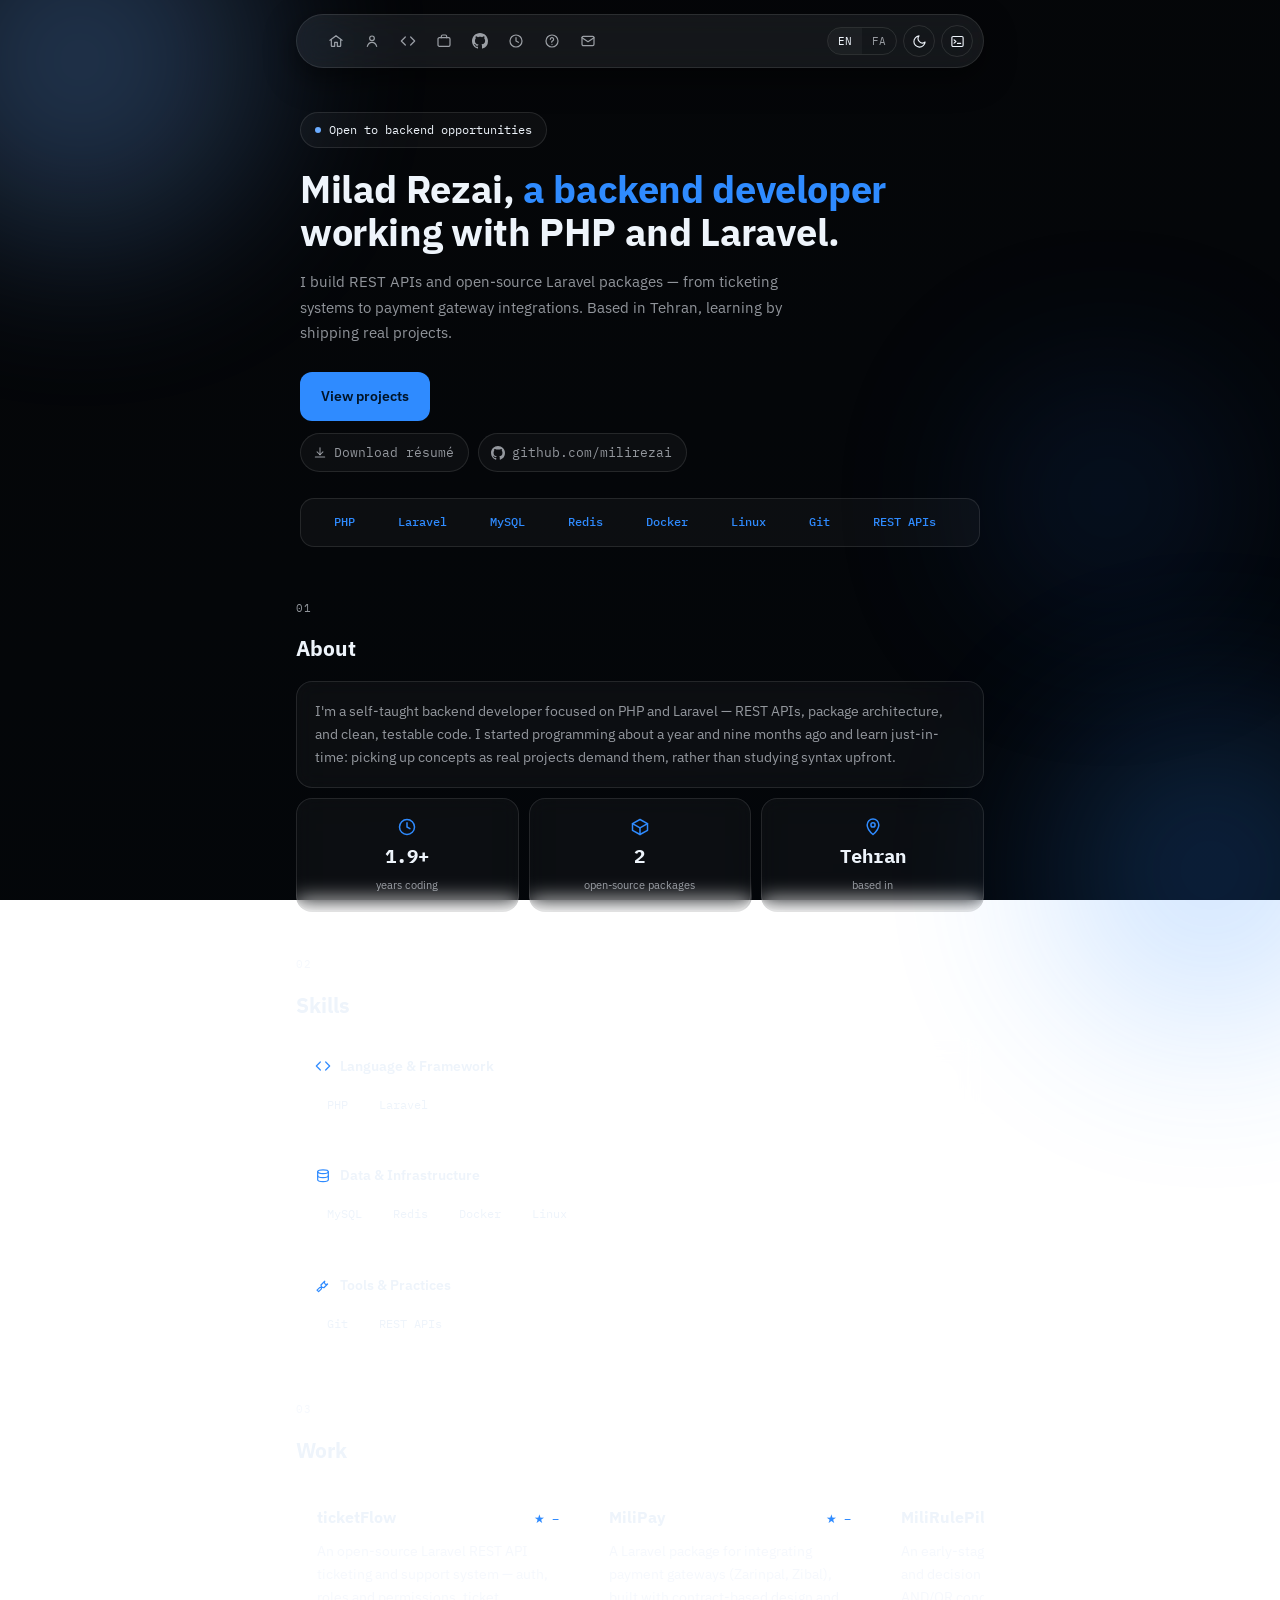
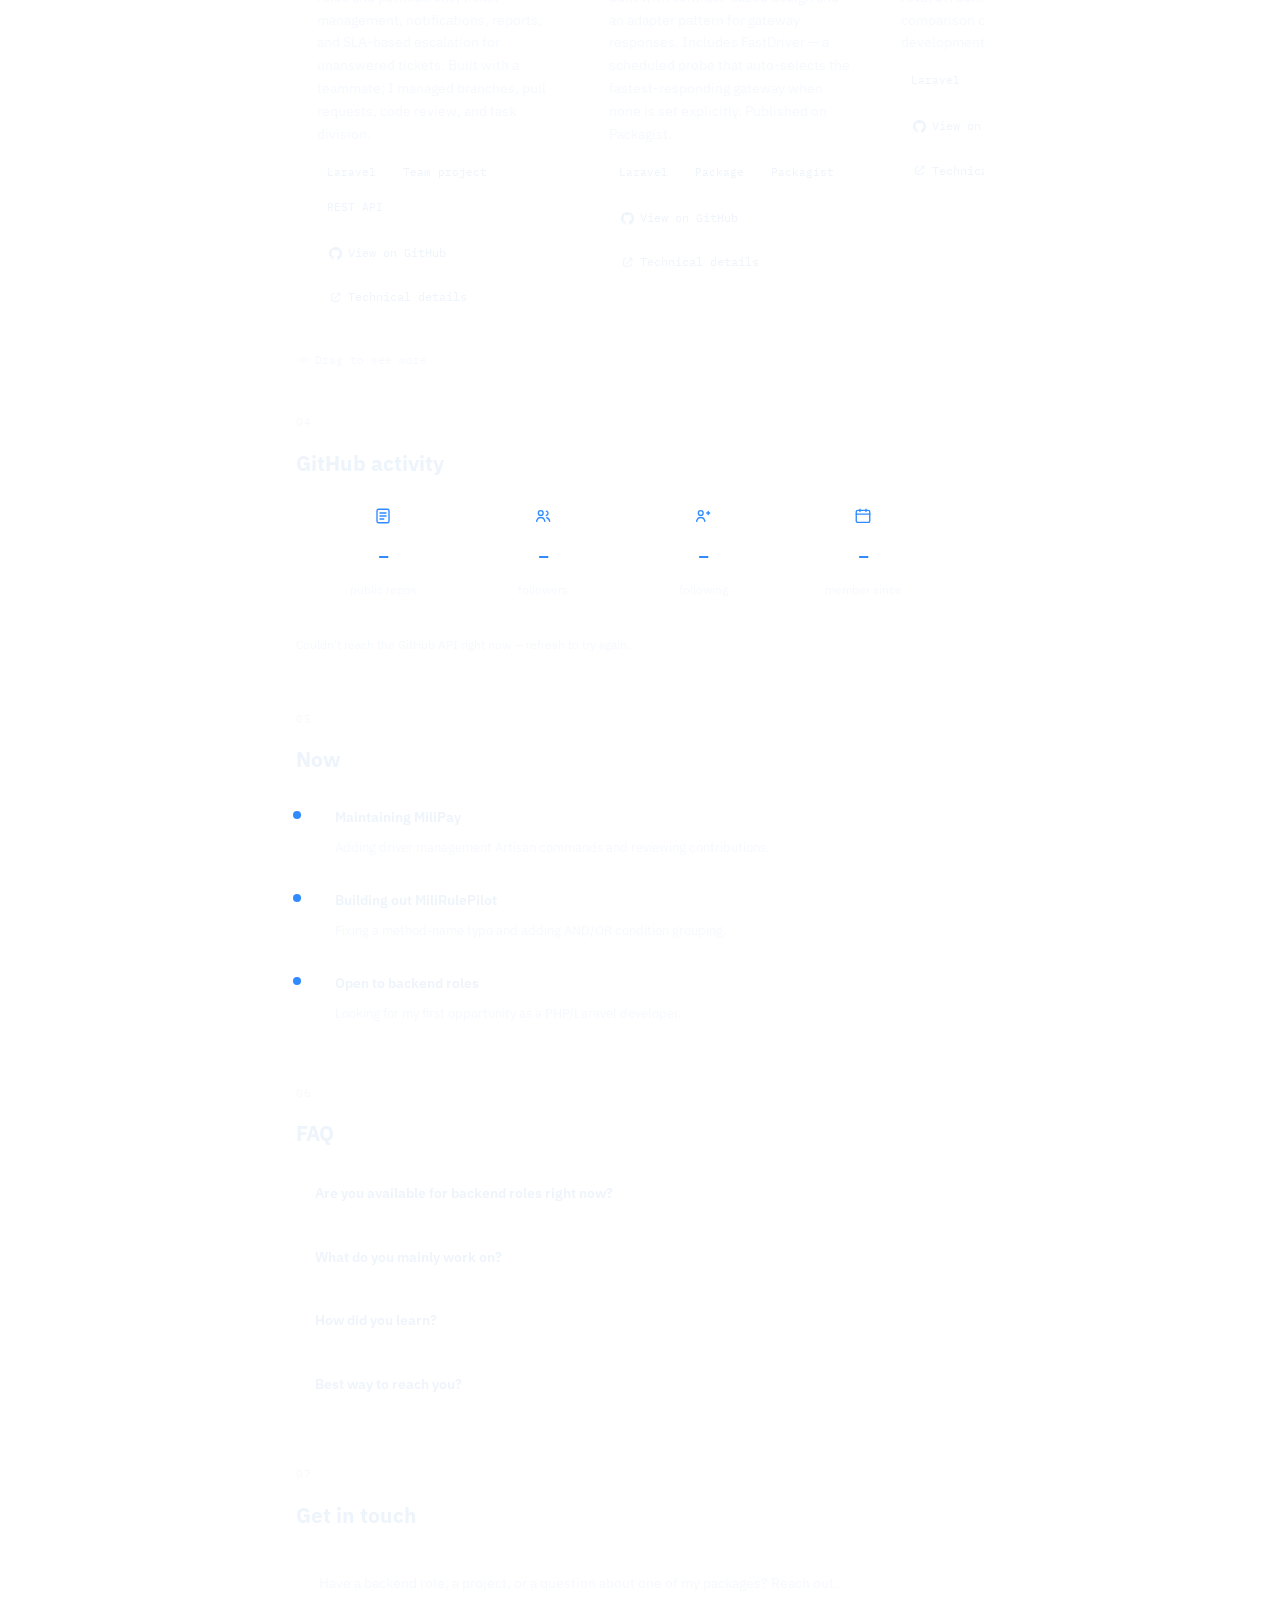
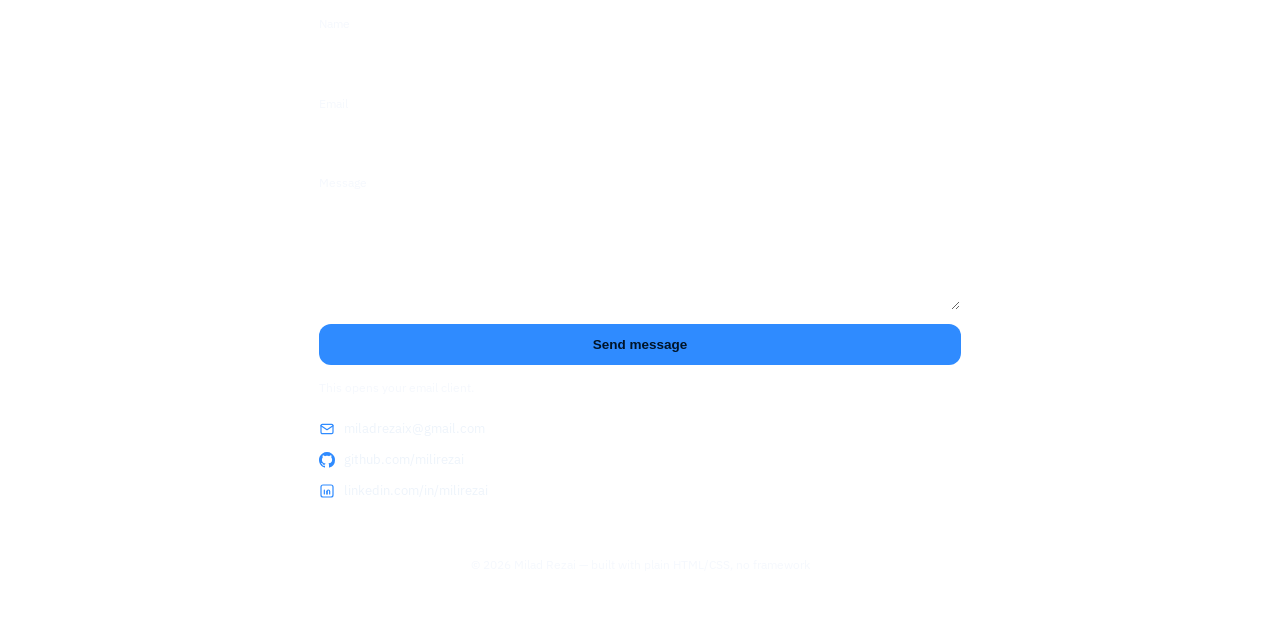
==== commit b08d96ae: "update template" ====
--- a/index.html
+++ b/index.html
@@ -5,241 +5,735 @@
 <meta charset="UTF-8">
 <meta name="viewport" content="width=device-width, initial-scale=1.0">
 <title>Milad Rezai · Backend Developer</title>
-<meta name="description" content="Milad Rezai — Backend Developer building open-source Laravel packages.">
-<link rel="icon" href="data:image/svg+xml,%3Csvg xmlns='http://www.w3.org/2000/svg' viewBox='0 0 64 64'%3E%3Crect width='64' height='64' rx='14' fill='%23101014'/%3E%3Ctext x='32' y='42' font-family='monospace' font-size='30' font-weight='700' fill='%23cf9d4f' text-anchor='middle'%3EM%3C/text%3E%3C/svg%3E">
+<link rel="icon" href="data:image/svg+xml,%3Csvg xmlns='http://www.w3.org/2000/svg' viewBox='0 0 64 64'%3E%3Crect width='64' height='64' rx='14' fill='%23081a2e'/%3E%3Ctext x='32' y='42' font-family='monospace' font-size='30' font-weight='700' fill='%232f8bff' text-anchor='middle'%3EM%3C/text%3E%3C/svg%3E">
 <link rel="preconnect" href="https://fonts.googleapis.com">
-<link href="https://fonts.googleapis.com/css2?family=IBM+Plex+Mono:wght@400;500;600&family=IBM+Plex+Sans:wght@400;500;600;700&family=Vazirmatn:wght@400;500;600;700&display=swap" rel="stylesheet">
-<link rel="stylesheet" href="css/index.css">
+<link href="https://fonts.googleapis.com/css2?family=IBM+Plex+Mono:wght@400;500;600&family=IBM+Plex+Sans:wght@400;500;600;700;800&family=Vazirmatn:wght@400;500;600;700;800&display=swap" rel="stylesheet">
+<style>
+/* =====================================================================
+   MODERN EDITORIAL / BENTO THEME
+   Flatter surfaces, bold type, bento grids, ticker, scroll reveals.
+   Same two variants as before, applied via html[data-theme]:
+     dark  (default) = "Pure Black Blue"
+     light            = "Sky Blue"
+===================================================================== */
+:root{
+  --mono:'IBM Plex Mono', monospace; --sans:'IBM Plex Sans', sans-serif; --fa:'Vazirmatn', sans-serif;
+  --radius: 16px;
+}
+html[data-theme="light"]{
+  --bg:#f3f7fc; --bg2:#e7f0fa;
+  --blob-a:#bcdcff; --blob-b:#5aa4f0; --blob-c:#8fc4f5;
+  --card: rgba(255,255,255,0.66); --card-strong: rgba(255,255,255,0.9);
+  --border: rgba(10,35,64,0.10); --border-strong: rgba(10,35,64,0.18);
+  --shadow: 0 10px 28px rgba(20,50,90,0.08);
+  --text:#0a2340; --muted:rgba(10,35,64,0.6);
+  --accent:#1c6fe0; --accent-2:#1a56b3; --on-accent:#fff;
+  --input-bg: rgba(255,255,255,0.8);
+}
+html:not([data-theme="light"]){
+  --bg:#050608; --bg2:#03060a;
+  --blob-a:#6bacff; --blob-b:#2f8bff; --blob-c:#1a56b3;
+  --card: rgba(255,255,255,0.035); --card-strong: rgba(255,255,255,0.07);
+  --border: rgba(255,255,255,0.10); --border-strong: rgba(255,255,255,0.2);
+  --shadow: 0 10px 30px rgba(0,0,0,0.5);
+  --text:#eef4fb; --muted:rgba(238,244,251,0.6);
+  --accent:#2f8bff; --accent-2:#6bacff; --on-accent:#001428;
+  --input-bg: rgba(255,255,255,0.05);
+}
+
+*{box-sizing:border-box;}
+html,body{margin:0; min-height:100%;}
+body{
+  background:linear-gradient(160deg, var(--bg) 0%, var(--bg2) 100%); background-attachment:fixed;
+  color:var(--text); font-family:var(--sans);
+  font-size:15.5px; line-height:1.7; -webkit-font-smoothing:antialiased;
+  position:relative; overflow-x:hidden; transition:background .4s ease,color .3s ease;
+}
+html[lang="fa"] body{font-family:var(--fa);}
+.mono{font-family:var(--mono);}
+a{color:inherit; text-decoration:none;}
+::selection{background:var(--accent); color:var(--on-accent);}
+
+/* ---------- floating blobs ---------- */
+.blob{position:fixed; border-radius:50%; filter:blur(90px); z-index:0; pointer-events:none;}
+.blob-1{width:360px; height:360px; background:var(--blob-a); opacity:.28; top:-120px; left:-100px; animation:float-1 16s ease-in-out infinite;}
+.blob-2{width:320px; height:320px; background:var(--blob-b); opacity:.22; bottom:-130px; right:-90px; animation:float-2 20s ease-in-out infinite;}
+.blob-3{width:240px; height:240px; background:var(--blob-c); opacity:.18; top:42%; right:4%; animation:float-3 14s ease-in-out infinite;}
+@keyframes float-1{0%,100%{transform:translate(0,0);}50%{transform:translate(40px,30px);}}
+@keyframes float-2{0%,100%{transform:translate(0,0);}50%{transform:translate(-35px,-25px);}}
+@keyframes float-3{0%,100%{transform:translate(0,0) scale(1);}50%{transform:translate(-20px,25px) scale(1.08);}}
+@media (prefers-reduced-motion:reduce){.blob-1,.blob-2,.blob-3{animation:none;}}
+
+/* ---------- shared surfaces ---------- */
+.card{
+  background:var(--card); border:1px solid var(--border); border-radius:var(--radius);
+  -webkit-backdrop-filter:blur(10px); backdrop-filter:blur(10px);
+}
+.card.hoverable{transition:transform .25s ease, border-color .25s ease;}
+.card.hoverable:hover{transform:translateY(-3px); border-color:var(--accent);}
+@media (prefers-reduced-motion:reduce){.card.hoverable{transition:none;} .card.hoverable:hover{transform:none;}}
+
+.shell{position:relative; z-index:2; max-width:720px; margin:0 auto; padding:14px 16px 50px;}
+
+/* ---------- floating nav ---------- */
+.topnav{
+  position:sticky; top:12px; z-index:50; display:flex; align-items:center; justify-content:space-between;
+  gap:8px; padding:9px 10px 9px 16px; border-radius:100px; margin-bottom:30px;
+  background:var(--card-strong); border:1px solid var(--border);
+  -webkit-backdrop-filter:blur(18px) saturate(160%); backdrop-filter:blur(18px) saturate(160%);
+  box-shadow:var(--shadow);
+}
+html[dir="rtl"] .topnav{padding:9px 16px 9px 10px;}
+.topnav-links{display:flex; gap:2px; overflow-x:auto; scrollbar-width:none; flex:1; padding:0 6px;}
+.dot{width:6px; height:6px; border-radius:50%; display:inline-block; flex:0 0 auto; animation:pulse 2s infinite;}
+@keyframes pulse{0%{box-shadow:0 0 0 0 rgba(47,139,255,.5);}70%{box-shadow:0 0 0 7px rgba(47,139,255,0);}100%{box-shadow:0 0 0 0 rgba(47,139,255,0);}}
+.topnav-links::-webkit-scrollbar{display:none;}
+.topnav-links a{
+  display:flex; align-items:center; justify-content:center; width:34px; height:34px; border-radius:50%;
+  flex:0 0 auto; color:var(--text); opacity:.62; transition:background .2s,opacity .2s;
+}
+.topnav-links a:hover{background:var(--card); opacity:1;}
+.topnav-links .icon{width:16px; height:16px;}
+.topnav-controls{display:flex; align-items:center; gap:6px; flex:0 0 auto;}
+.lang-toggle{display:flex; border-radius:100px; overflow:hidden; border:1px solid var(--border);}
+.lang-toggle button{background:transparent; border:none; color:var(--text); font-family:var(--mono); font-size:11px; padding:6px 10px; cursor:pointer; opacity:.6;}
+.lang-toggle button.active{background:var(--card); opacity:1;}
+.icon-btn{display:flex; align-items:center; justify-content:center; width:32px; height:32px; border-radius:50%; border:1px solid var(--border); background:transparent; color:var(--text); cursor:pointer;}
+.icon-btn:hover{background:var(--card);}
+.icon-btn .icon{width:15px; height:15px;}
+
+/* ---------- hero ---------- */
+.hero{padding:14px 4px 8px;}
+.eyebrow{font-size:11.5px; color:var(--accent); letter-spacing:.06em; margin:0 0 14px; display:block;}
+.badge{
+  display:inline-flex; align-items:center; gap:8px; font-size:12px; font-family:var(--mono);
+  padding:7px 14px; border-radius:100px; margin-bottom:20px;
+  background:var(--card); border:1px solid var(--border);
+}
+.hero h1{font-size:38px; line-height:1.12; font-weight:800; letter-spacing:-0.01em; margin:0 0 16px;}
+.hero h1 .accent-word{color:var(--accent);}
+.lead{color:var(--muted); font-size:15px; max-width:56ch; margin:0 0 26px;}
+.btn-row{display:flex; gap:10px; flex-wrap:wrap;}
+.btn{padding:12px 20px; border-radius:12px; font-size:13.5px; font-weight:600; border:1px solid var(--border); transition:transform .2s ease, filter .2s ease;}
+.btn:active{transform:scale(.96);}
+.btn.primary{background:var(--accent); color:var(--on-accent); border-color:transparent;}
+.btn.ghost{background:var(--card); color:var(--text);}
+.btn.ghost:hover, .btn.primary:hover{filter:brightness(1.08);}
+
+/* ---------- hero secondary links (resume / github) ---------- */
+.hero-links{display:flex; gap:9px; flex-wrap:wrap; margin-top:12px;}
+.hero-link{
+  display:inline-flex; align-items:center; gap:7px; font-size:12.5px; font-family:var(--mono);
+  color:var(--muted); padding:8px 14px 8px 12px; border-radius:100px; border:1px solid var(--border);
+  background:var(--card); transition:color .2s ease, border-color .2s ease, transform .2s ease;
+}
+html[dir="rtl"] .hero-link{padding:8px 12px 8px 14px;}
+.hero-link .icon{width:14px; height:14px; flex:0 0 auto;}
+.hero-link:hover{color:var(--accent); border-color:var(--accent); transform:translateY(-1px);}
+
+/* ---------- ticker (auto-scroll + drag, same feel as github activity) ---------- */
+.ticker-wrap{margin:26px 0 6px; overflow:hidden; border-radius:14px; padding:13px 0; border:1px solid var(--border); background:var(--card);}
+.ticker{
+  display:flex; gap:26px; overflow-x:auto; cursor:grab; user-select:none; touch-action:pan-y;
+  -webkit-overflow-scrolling:touch; scrollbar-width:none; padding:0 16px;
+  -webkit-mask-image:linear-gradient(to right, transparent, #000 24px, #000 calc(100% - 24px), transparent);
+  mask-image:linear-gradient(to right, transparent, #000 24px, #000 calc(100% - 24px), transparent);
+}
+.ticker::-webkit-scrollbar{display:none;}
+.ticker.dragging{cursor:grabbing;}
+.ticker span{font-family:var(--mono); font-size:12px; color:var(--muted); white-space:nowrap; flex:0 0 auto; margin-left: 17px;}
+.ticker span b{color:var(--accent); font-weight:500;}
+
+/* ---------- section framing ---------- */
+section{padding:38px 0 6px;}
+.section-tag{font-size:11px; color:var(--muted); margin:0 0 14px; letter-spacing:.05em;}
+h2{font-size:21px; margin:0 0 4px; font-weight:700;}
+
+.reveal{opacity:0; transform:translateY(18px); transition:opacity .6s ease, transform .6s ease;}
+.reveal.in{opacity:1; transform:translateY(0);}
+@keyframes fade-up{from{opacity:0; transform:translateY(16px);}to{opacity:1; transform:translateY(0);}}
+.hero .badge{animation:fade-up .6s ease both;}
+.hero h1{animation:fade-up .6s ease .08s both;}
+.hero .lead{animation:fade-up .6s ease .16s both;}
+.hero .btn-row{animation:fade-up .6s ease .24s both;}
+@media (prefers-reduced-motion:reduce){
+  .hero .badge, .hero h1, .hero .lead, .hero .btn-row{animation:none;}
+  .reveal{opacity:1; transform:none; transition:none;}
+}
+
+/* ---------- bento grid (about + github) ---------- */
+.bento{display:grid; grid-template-columns:repeat(2,1fr); gap:10px; margin-top:14px;}
+.tile{padding:18px; }
+.tile.wide{grid-column:span 2;}
+.tile .num{font-size:26px; font-weight:800; color:var(--accent); display:block; margin-bottom:3px;}
+.tile .label{font-size:11.5px; color:var(--muted);}
+.tile.wide p{color:var(--muted); font-size:13.5px; margin:0;}
+.tile .tile-icon{width:18px; height:18px; color:var(--accent); margin-bottom:10px;}
+
+/* ---------- about: modern stat cards ---------- */
+.stat-row{display:grid; grid-template-columns:repeat(3,1fr); gap:10px; margin-top:10px;}
+.stat-card{padding:18px 12px 16px; display:flex; flex-direction:column; align-items:center; text-align:center; gap:9px;}
+.stat-card .icon{width:20px; height:20px; color:var(--accent);}
+.stat-num{font-size:19px; font-weight:800; color:var(--text); line-height:1.1;}
+.stat-label{font-size:11px; color:var(--muted);}
+@media (max-width:380px){ .stat-card{padding:14px 6px;} }
+
+/* ---------- skills ---------- */
+.skill-groups{display:flex; flex-direction:column; gap:10px; margin-top:14px;}
+.skill-group{padding:16px 18px;}
+.skill-group h3{display:flex; align-items:center; gap:9px; font-size:13.5px; font-weight:600; margin:0 0 11px;}
+.skill-group .icon{width:16px; height:16px; color:var(--accent);}
+.pill-row{display:flex; gap:7px; flex-wrap:wrap;}
+.pill{font-family:var(--mono); font-size:11.5px; padding:5px 11px; border-radius:100px; background:var(--card-strong); border:1px solid var(--border);}
+
+/* ---------- work ---------- */
+.project{padding:20px 22px; margin-bottom:12px;}
+.project-head{display:flex; justify-content:space-between; align-items:baseline; gap:10px; flex-wrap:wrap;}
+.project-head h3{margin:0; font-size:16px; font-weight:700;}
+.project-title-link{color:var(--text);}
+.project-title-link:hover{color:var(--accent);}
+.stars{font-size:12px; color:var(--accent);}
+.project p{color:var(--muted); font-size:13.5px; margin:9px 0 13px;}
+.tags{display:flex; gap:7px; flex-wrap:wrap; margin-bottom:13px;}
+.tags span{font-family:var(--mono); font-size:10.5px; padding:4px 9px; border-radius:100px; background:var(--card-strong); border:1px solid var(--border);}
+.link{font-size:12.5px; color:var(--accent);}
+.link:hover{text-decoration:underline;}
+
+.project-links{display:flex; gap:8px; flex-wrap:wrap; margin-top:2px;}
+.project-link{
+  display:inline-flex; align-items:center; gap:6px; font-size:12px; font-family:var(--mono);
+  padding:7px 13px 7px 11px; border-radius:100px; border:1px solid var(--border); color:var(--text);
+  background:var(--card-strong); transition:color .2s ease, border-color .2s ease, transform .2s ease, background .2s ease;
+}
+html[dir="rtl"] .project-link{padding:7px 11px 7px 13px;}
+.project-link .icon{width:13px; height:13px; flex:0 0 auto; transition:transform .2s ease;}
+.project-link:hover{color:var(--on-accent); background:var(--accent); border-color:transparent;}
+.project-link.ghost{background:transparent;}
+.project-link.ghost:hover{color:var(--accent); background:var(--card-strong); border-color:var(--accent);}
+.project-link.ghost:hover .icon{transform:translate(2px,-2px);}
+
+.gh-note{font-size:11.5px; color:var(--muted); margin-top:12px;}
+
+/* ---------- auto-moving + drag-scrollable row (github activity) ---------- */
+.autoscroll-row{
+  display:flex; gap:10px; overflow-x:auto; cursor:grab; user-select:none; touch-action:pan-y;
+  -webkit-overflow-scrolling:touch; scrollbar-width:none; padding:2px;
+  -webkit-mask-image:linear-gradient(to right, transparent, #000 20px, #000 calc(100% - 20px), transparent);
+  mask-image:linear-gradient(to right, transparent, #000 20px, #000 calc(100% - 20px), transparent);
+}
+.autoscroll-row::-webkit-scrollbar{display:none;}
+.autoscroll-row.dragging{cursor:grabbing;}
+.autoscroll-row .tile{flex:0 0 auto; min-width:130px;}
+
+/* ---------- horizontal, drag-scrollable project row ---------- */
+.work-scroll{
+  display:flex; gap:12px; overflow-x:auto; scroll-snap-type:x mandatory; cursor:grab; user-select:none;
+  touch-action:pan-y; -webkit-overflow-scrolling:touch; scrollbar-width:none; padding:2px 2px 8px;
+  margin-top:14px; scroll-padding-inline-start:2px;
+}
+.work-scroll::-webkit-scrollbar{display:none;}
+.work-scroll.dragging{cursor:grabbing;}
+.work-scroll .project{flex:0 0 82%; max-width:280px; scroll-snap-align:start; margin-bottom:0; padding:18px 18px;}
+@media (min-width:640px){ .work-scroll .project{flex-basis:320px;} }
+
+.scroll-hint{font-size:11px; color:var(--muted); margin:8px 2px 0; display:flex; align-items:center; gap:5px;}
+.scroll-hint .icon{width:12px; height:12px;}
+
+/* ---------- now (mini timeline) ---------- */
+.now-list{position:relative; display:flex; flex-direction:column; gap:2px; margin-top:14px; padding-inline-start:20px; border-inline-start:1px solid var(--border);}
+.now-item{position:relative; padding:14px 0 14px 18px;}
+html[dir="rtl"] .now-item{padding:14px 18px 14px 0;}
+.now-item::before{content:''; position:absolute; inline-set:-24.5px 0 0 auto; top:19px; width:8px; height:8px; border-radius:50%; background:var(--accent); left:-24.5px;}
+html[dir="rtl"] .now-item::before{left:auto; right:-24.5px;}
+.now-item .t{display:block; font-weight:600; margin-bottom:3px; font-size:14px;}
+.now-item .d{color:var(--muted); font-size:13px;}
+
+/* ---------- faq ---------- */
+details{padding:15px 18px; margin-bottom:8px;}
+summary{cursor:pointer; font-weight:600; font-size:14px; list-style:none;}
+summary::-webkit-details-marker{display:none;}
+details p{color:var(--muted); font-size:13.5px; margin:10px 0 0;}
+
+/* ---------- contact ---------- */
+.contact-box{padding:24px 22px 20px;}
+.contact-box > p{color:var(--muted); margin:0 0 18px; font-size:14px;}
+.contact-form{display:flex; flex-direction:column; gap:13px; margin-bottom:20px;}
+.field{display:flex; flex-direction:column; gap:6px;}
+.field label{font-size:12px; color:var(--muted);}
+.field input, .field textarea{
+  background:var(--input-bg); border:1px solid var(--border); border-radius:11px;
+  padding:10px 12px; color:var(--text); font-family:inherit; font-size:13.5px; resize:vertical;
+}
+.field input:focus, .field textarea:focus{outline:2px solid var(--accent); outline-offset:1px;}
+.form-note{font-size:11.5px; color:var(--muted); margin:0;}
+.contact-links{display:flex; flex-direction:column; gap:9px;}
+.contact-links a{display:flex; align-items:center; gap:9px; font-size:13px;}
+.contact-links a:hover{color:var(--accent);}
+.contact-links .icon{width:16px; height:16px; color:var(--accent);}
+
+footer{text-align:center; font-size:11.5px; color:var(--muted); padding:26px 0 6px;}
+
+@media (max-width:600px){
+  .about-collapse .tile.wide{grid-column:span 2;}
+}
+</style>
 </head>
 <body>
 
+<div class="blob blob-1"></div>
+<div class="blob blob-2"></div>
+<div class="blob blob-3"></div>
+
 <div class="shell">
-  <!-- SIDEBAR -->
-  <aside class="side">
-    <div>
-      <div class="prompt-tag mono">~/milad</div>
-      <p class="brand">Milad Rezai</p>
-      <p class="brand-sub" data-en="Backend Developer" data-fa="توسعه‌دهنده بک‌اند">Backend Developer</p>
-      <nav class="sidenav mono">
-        <a href="#home"><svg class="icon" viewBox="0 0 24 24" fill="none" stroke="currentColor" stroke-width="1.8" stroke-linecap="round" stroke-linejoin="round"><path d="M3 11l9-7 9 7"/><path d="M5 10v9a1 1 0 0 0 1 1h4v-6h4v6h4a1 1 0 0 0 1-1v-9"/></svg><span data-en="Home" data-fa="خانه">Home</span></a>
-        <a href="#about"><svg class="icon" viewBox="0 0 24 24" fill="none" stroke="currentColor" stroke-width="1.8" stroke-linecap="round" stroke-linejoin="round"><circle cx="12" cy="8" r="3.5"/><path d="M5 20c1.2-4 4.2-6 7-6s5.8 2 7 6"/></svg><span data-en="About" data-fa="درباره من">About</span></a>
-        <a href="#skills"><svg class="icon" viewBox="0 0 24 24" fill="none" stroke="currentColor" stroke-width="1.8" stroke-linecap="round" stroke-linejoin="round"><path d="M8 6L2 12l6 6"/><path d="M16 6l6 6-6 6"/></svg><span data-en="Skills" data-fa="مهارت‌ها">Skills</span></a>
-        <a href="#work"><svg class="icon" viewBox="0 0 24 24" fill="none" stroke="currentColor" stroke-width="1.8" stroke-linecap="round" stroke-linejoin="round"><rect x="3" y="7" width="18" height="13" rx="2"/><path d="M8 7V5a2 2 0 0 1 2-2h4a2 2 0 0 1 2 2v2"/></svg><span data-en="Work" data-fa="پروژه‌ها">Work</span></a>
-        <a href="#github"><svg class="icon" viewBox="0 0 16 16" fill="currentColor"><path fill-rule="evenodd" d="M8 0C3.58 0 0 3.58 0 8c0 3.54 2.29 6.53 5.47 7.59.4.07.55-.17.55-.38 0-.19-.01-.82-.01-1.49-2.01.37-2.53-.49-2.69-.94-.09-.23-.48-.94-.82-1.13-.28-.15-.68-.52-.01-.53.63-.01 1.08.58 1.23.82.72 1.21 1.87.87 2.33.66.07-.52.28-.87.51-1.07-1.78-.2-3.64-.89-3.64-3.95 0-.87.31-1.59.82-2.15-.08-.2-.36-1.02.08-2.12 0 0 .67-.21 2.2.82.64-.18 1.32-.27 2-.27.68 0 1.36.09 2 .27 1.53-1.04 2.2-.82 2.2-.82.44 1.1.16 1.92.08 2.12.51.56.82 1.27.82 2.15 0 3.07-1.87 3.75-3.65 3.95.29.25.54.73.54 1.48 0 1.07-.01 1.93-.01 2.2 0 .21.15.46.55.38A8.013 8.013 0 0 0 16 8c0-4.42-3.58-8-8-8z"/></svg><span data-en="GitHub" data-fa="گیت‌هاب">GitHub</span></a>
-        <a href="#now"><svg class="icon" viewBox="0 0 24 24" fill="none" stroke="currentColor" stroke-width="1.8" stroke-linecap="round" stroke-linejoin="round"><circle cx="12" cy="12" r="9"/><path d="M12 7v5l3.5 2"/></svg><span data-en="Now" data-fa="اکنون">Now</span></a>
-        <a href="#faq"><svg class="icon" viewBox="0 0 24 24" fill="none" stroke="currentColor" stroke-width="1.8" stroke-linecap="round" stroke-linejoin="round"><circle cx="12" cy="12" r="9"/><path d="M9.5 9.5a2.5 2.5 0 1 1 3.5 2.3c-.9.4-1.5 1-1.5 2"/><path d="M12 17h.01"/></svg><span data-en="FAQ" data-fa="سوالات">FAQ</span></a>
-        <a href="#contact"><svg class="icon" viewBox="0 0 24 24" fill="none" stroke="currentColor" stroke-width="1.8" stroke-linecap="round" stroke-linejoin="round"><rect x="3" y="5" width="18" height="14" rx="2"/><path d="M3 7l9 6 9-6"/></svg><span data-en="Contact" data-fa="تماس">Contact</span></a>
-      </nav>
-    </div>
-    <div class="side-foot">
-      <div class="toggle-row">
-        <div class="lang-toggle">
-          <button id="btn-en" class="active">EN</button>
-          <button id="btn-fa">FA</button>
-        </div>
-        <button id="theme-toggle" class="theme-toggle" type="button" aria-label="Toggle theme">
-          <svg id="icon-moon" class="icon" viewBox="0 0 24 24" fill="none" stroke="currentColor" stroke-width="1.8" stroke-linecap="round" stroke-linejoin="round"><path d="M21 12.8A9 9 0 1 1 11.2 3a7 7 0 0 0 9.8 9.8z"/></svg>
-          <svg id="icon-sun" class="icon" viewBox="0 0 24 24" fill="none" stroke="currentColor" stroke-width="1.8" stroke-linecap="round" stroke-linejoin="round" style="display:none"><circle cx="12" cy="12" r="4.5"/><path d="M12 2.5v2.5M12 19v2.5M4.2 4.2l1.8 1.8M18 18l1.8 1.8M2.5 12h2.5M19 12h2.5M4.2 19.8L6 18M18 6l1.8-1.8"/></svg>
-        </button>
-        <a href="terminal.html" class="theme-toggle" id="terminal-link" title="Open terminal mode" aria-label="Open terminal mode">
-          <svg class="icon" viewBox="0 0 24 24" fill="none" stroke="currentColor" stroke-width="1.8" stroke-linecap="round" stroke-linejoin="round"><rect x="3" y="4" width="18" height="16" rx="2"/><path d="M6.5 9.5l3 2.5-3 2.5"/><path d="M12 15h5"/></svg>
-        </a>
-      </div>
-      <div class="social-row">
-        <a href="https://github.com/milirezai" target="_blank" rel="noopener"><svg class="icon icon-sm" viewBox="0 0 16 16" fill="currentColor"><path fill-rule="evenodd" d="M8 0C3.58 0 0 3.58 0 8c0 3.54 2.29 6.53 5.47 7.59.4.07.55-.17.55-.38 0-.19-.01-.82-.01-1.49-2.01.37-2.53-.49-2.69-.94-.09-.23-.48-.94-.82-1.13-.28-.15-.68-.52-.01-.53.63-.01 1.08.58 1.23.82.72 1.21 1.87.87 2.33.66.07-.52.28-.87.51-1.07-1.78-.2-3.64-.89-3.64-3.95 0-.87.31-1.59.82-2.15-.08-.2-.36-1.02.08-2.12 0 0 .67-.21 2.2.82.64-.18 1.32-.27 2-.27.68 0 1.36.09 2 .27 1.53-1.04 2.2-.82 2.2-.82.44 1.1.16 1.92.08 2.12.51.56.82 1.27.82 2.15 0 3.07-1.87 3.75-3.65 3.95.29.25.54.73.54 1.48 0 1.07-.01 1.93-.01 2.2 0 .21.15.46.55.38A8.013 8.013 0 0 0 16 8c0-4.42-3.58-8-8-8z"/></svg>GitHub</a>
-        <a href="https://www.linkedin.com/in/milirezai" target="_blank" rel="noopener"><svg class="icon icon-sm" viewBox="0 0 24 24" fill="none" stroke="currentColor" stroke-width="1.8" stroke-linecap="round" stroke-linejoin="round"><rect x="3" y="3" width="18" height="18" rx="3"/><path d="M8 10.5v6"/><circle cx="8" cy="7.3" r="0.15" fill="currentColor" stroke-width="1.4"/><path d="M12 16.5v-4a2 2 0 0 1 4 0v4"/><path d="M12 12.5v4"/></svg>LinkedIn</a>
-      </div>
-    </div>
-  </aside>
-
-  <!-- MAIN -->
-  <main>
-    <div class="wrap">
-
-      <!-- HERO -->
-      <section id="home" class="hero">
-                <span class="badge"><span class="pulse"></span><span data-en="Open to backend opportunities" data-fa="آماده همکاری در نقش بک‌اند">Open to backend opportunities</span></span>
-        <h1 data-en="Milad Rezai, a backend developer working with PHP and Laravel." data-fa="میلاد رضایی، توسعه‌دهنده بک‌اندی که با PHP و لاراول کار می‌کنه.">Milad Rezai, a backend developer working with PHP and Laravel.</h1>
-        <p class="lead" data-en="I build REST APIs and open-source Laravel packages — from ticketing systems to payment gateway integrations. Based in Tehran, learning by shipping real projects." data-fa="ری‌است‌ای‌پی‌آی و پکیج‌های متن‌باز لاراول می‌سازم — از سیستم تیکتینگ تا اتصال درگاه‌های پرداخت. مستقر در تهران، یادگیری از طریق ساختن پروژه‌های واقعی.">I build REST APIs and open-source Laravel packages — from ticketing systems to payment gateway integrations. Based in Tehran, learning by shipping real projects.</p>
-        <div class="btn-row">
-          <a class="btn primary" href="#work" data-en="View projects" data-fa="دیدن پروژه‌ها">View projects</a>
-          <a class="btn ghost" href="./resume.pdf" download data-en="Download résumé" data-fa="دانلود رزومه">Download résumé</a>
-          <a class="btn ghost" href="https://github.com/milirezai" target="_blank" rel="noopener">github.com/milirezai</a>
-        </div>
-      </section>
-
-      <!-- ABOUT -->
-      <section id="about">
-        <p class="eyebrow mono">01</p>
-        <h2 data-en="About" data-fa="درباره من">About</h2>
+
+  <!-- FLOATING NAV -->
+  <nav class="topnav">
+    <div class="topnav-links mono">
+      <a href="#home" aria-label="Home"><svg class="icon" viewBox="0 0 24 24" fill="none" stroke="currentColor" stroke-width="1.8" stroke-linecap="round" stroke-linejoin="round"><path d="M3 11l9-7 9 7"/><path d="M5 10v9a1 1 0 0 0 1 1h4v-6h4v6h4a1 1 0 0 0 1-1v-9"/></svg></a>
+      <a href="#about" aria-label="About"><svg class="icon" viewBox="0 0 24 24" fill="none" stroke="currentColor" stroke-width="1.8" stroke-linecap="round" stroke-linejoin="round"><circle cx="12" cy="8" r="3.5"/><path d="M5 20c1.2-4 4.2-6 7-6s5.8 2 7 6"/></svg></a>
+      <a href="#skills" aria-label="Skills"><svg class="icon" viewBox="0 0 24 24" fill="none" stroke="currentColor" stroke-width="1.8" stroke-linecap="round" stroke-linejoin="round"><path d="M8 6L2 12l6 6"/><path d="M16 6l6 6-6 6"/></svg></a>
+      <a href="#work" aria-label="Work"><svg class="icon" viewBox="0 0 24 24" fill="none" stroke="currentColor" stroke-width="1.8" stroke-linecap="round" stroke-linejoin="round"><rect x="3" y="7" width="18" height="13" rx="2"/><path d="M8 7V5a2 2 0 0 1 2-2h4a2 2 0 0 1 2 2v2"/></svg></a>
+      <a href="#github" aria-label="GitHub"><svg class="icon" viewBox="0 0 16 16" fill="currentColor"><path fill-rule="evenodd" d="M8 0C3.58 0 0 3.58 0 8c0 3.54 2.29 6.53 5.47 7.59.4.07.55-.17.55-.38 0-.19-.01-.82-.01-1.49-2.01.37-2.53-.49-2.69-.94-.09-.23-.48-.94-.82-1.13-.28-.15-.68-.52-.01-.53.63-.01 1.08.58 1.23.82.72 1.21 1.87.87 2.33.66.07-.52.28-.87.51-1.07-1.78-.2-3.64-.89-3.64-3.95 0-.87.31-1.59.82-2.15-.08-.2-.36-1.02.08-2.12 0 0 .67-.21 2.2.82.64-.18 1.32-.27 2-.27.68 0 1.36.09 2 .27 1.53-1.04 2.2-.82 2.2-.82.44 1.1.16 1.92.08 2.12.51.56.82 1.27.82 2.15 0 3.07-1.87 3.75-3.65 3.95.29.25.54.73.54 1.48 0 1.07-.01 1.93-.01 2.2 0 .21.15.46.55.38A8.013 8.013 0 0 0 16 8c0-4.42-3.58-8-8-8z"/></svg></a>
+      <a href="#now" aria-label="Now"><svg class="icon" viewBox="0 0 24 24" fill="none" stroke="currentColor" stroke-width="1.8" stroke-linecap="round" stroke-linejoin="round"><circle cx="12" cy="12" r="9"/><path d="M12 7v5l3.5 2"/></svg></a>
+      <a href="#faq" aria-label="FAQ"><svg class="icon" viewBox="0 0 24 24" fill="none" stroke="currentColor" stroke-width="1.8" stroke-linecap="round" stroke-linejoin="round"><circle cx="12" cy="12" r="9"/><path d="M9.5 9.5a2.5 2.5 0 1 1 3.5 2.3c-.9.4-1.5 1-1.5 2"/><path d="M12 17h.01"/></svg></a>
+      <a href="#contact" aria-label="Contact"><svg class="icon" viewBox="0 0 24 24" fill="none" stroke="currentColor" stroke-width="1.8" stroke-linecap="round" stroke-linejoin="round"><rect x="3" y="5" width="18" height="14" rx="2"/><path d="M3 7l9 6 9-6"/></svg></a>
+    </div>
+    <div class="topnav-controls">
+      <div class="lang-toggle">
+        <button class="active lang-btn" data-lang="en">EN</button>
+        <button class="lang-btn" data-lang="fa">FA</button>
+      </div>
+      <button class="icon-btn theme-toggle-btn" type="button" aria-label="Toggle theme">
+        <svg class="icon icon-moon" viewBox="0 0 24 24" fill="none" stroke="currentColor" stroke-width="1.8" stroke-linecap="round" stroke-linejoin="round"><path d="M21 12.8A9 9 0 1 1 11.2 3a7 7 0 0 0 9.8 9.8z"/></svg>
+        <svg class="icon icon-sun" viewBox="0 0 24 24" fill="none" stroke="currentColor" stroke-width="1.8" stroke-linecap="round" stroke-linejoin="round" style="display:none"><circle cx="12" cy="12" r="4.5"/><path d="M12 2.5v2.5M12 19v2.5M4.2 4.2l1.8 1.8M18 18l1.8 1.8M2.5 12h2.5M19 12h2.5M4.2 19.8L6 18M18 6l1.8-1.8"/></svg>
+      </button>
+      <a href="terminal.html" class="icon-btn" title="Open terminal mode" aria-label="Open terminal mode">
+        <svg class="icon" viewBox="0 0 24 24" fill="none" stroke="currentColor" stroke-width="1.8" stroke-linecap="round" stroke-linejoin="round"><rect x="3" y="4" width="18" height="16" rx="2"/><path d="M6.5 9.5l3 2.5-3 2.5"/><path d="M12 15h5"/></svg>
+      </a>
+    </div>
+  </nav>
+
+  <!-- HERO -->
+  <section id="home" class="hero">
+    <span class="badge"><span class="dot" style="background:var(--accent-2)"></span><span data-en="Open to backend opportunities" data-fa="آماده همکاری در نقش بک‌اند">Open to backend opportunities</span></span>
+    <h1><span data-en="Milad Rezai," data-fa="میلاد رضایی،">Milad Rezai,</span> <span class="accent-word" data-en="a backend developer" data-fa="توسعه‌دهنده بک‌اندی">a backend developer</span> <span data-en="working with PHP and Laravel." data-fa="که با PHP و لاراول کار می‌کنه.">working with PHP and Laravel.</span></h1>
+    <p class="lead" data-en="I build REST APIs and open-source Laravel packages — from ticketing systems to payment gateway integrations. Based in Tehran, learning by shipping real projects." data-fa="ری‌است‌ای‌پی‌آی و پکیج‌های متن‌باز لاراول می‌سازم — از سیستم تیکتینگ تا اتصال درگاه‌های پرداخت. مستقر در تهران، یادگیری از طریق ساختن پروژه‌های واقعی.">I build REST APIs and open-source Laravel packages — from ticketing systems to payment gateway integrations. Based in Tehran, learning by shipping real projects.</p>
+    <div class="btn-row">
+      <a class="btn primary" href="#work" data-en="View projects" data-fa="دیدن پروژه‌ها">View projects</a>
+    </div>
+    <div class="hero-links">
+      <a class="hero-link" href="./resume.pdf" download>
+        <svg class="icon" viewBox="0 0 24 24" fill="none" stroke="currentColor" stroke-width="1.8" stroke-linecap="round" stroke-linejoin="round"><path d="M12 3v12"/><path d="M7 10l5 5 5-5"/><path d="M4 19h16"/></svg>
+        <span data-en="Download résumé" data-fa="دانلود رزومه">Download résumé</span>
+      </a>
+      <a class="hero-link" href="https://github.com/milirezai" target="_blank" rel="noopener">
+        <svg class="icon" viewBox="0 0 16 16" fill="currentColor"><path fill-rule="evenodd" d="M8 0C3.58 0 0 3.58 0 8c0 3.54 2.29 6.53 5.47 7.59.4.07.55-.17.55-.38 0-.19-.01-.82-.01-1.49-2.01.37-2.53-.49-2.69-.94-.09-.23-.48-.94-.82-1.13-.28-.15-.68-.52-.01-.53.63-.01 1.08.58 1.23.82.72 1.21 1.87.87 2.33.66.07-.52.28-.87.51-1.07-1.78-.2-3.64-.89-3.64-3.95 0-.87.31-1.59.82-2.15-.08-.2-.36-1.02.08-2.12 0 0 .67-.21 2.2.82.64-.18 1.32-.27 2-.27.68 0 1.36.09 2 .27 1.53-1.04 2.2-.82 2.2-.82.44 1.1.16 1.92.08 2.12.51.56.82 1.27.82 2.15 0 3.07-1.87 3.75-3.65 3.95.29.25.54.73.54 1.48 0 1.07-.01 1.93-.01 2.2 0 .21.15.46.55.38A8.013 8.013 0 0 0 16 8c0-4.42-3.58-8-8-8z"/></svg>
+        <span>github.com/milirezai</span>
+      </a>
+    </div>
+
+    <div class="ticker-wrap">
+      <div class="ticker" id="ticker-row">
+        <span><b>PHP</b></span><span><b>Laravel</b></span><span><b>MySQL</b></span><span><b>Redis</b></span><span><b>Docker</b></span><span><b>Linux</b></span><span><b>Git</b></span><span><b>REST APIs</b></span>
+      </div>
+    </div>
+  </section>
+
+  <!-- ABOUT -->
+  <section id="about" class="reveal">
+    <p class="section-tag mono">01</p>
+    <h2 data-en="About" data-fa="درباره من">About</h2>
+    <div class="bento">
+      <div class="tile wide card">
         <p data-en="I'm a self-taught backend developer focused on PHP and Laravel — REST APIs, package architecture, and clean, testable code. I started programming about a year and nine months ago and learn just-in-time: picking up concepts as real projects demand them, rather than studying syntax upfront." data-fa="من یه توسعه‌دهنده بک‌اند خودآموخته‌ام که روی PHP و لاراول تمرکز دارم — ری‌است‌ای‌پی‌آی، معماری پکیج، و کد تمیز و قابل تست. حدود یک سال و نه ماهه که برنامه‌نویسی رو شروع کردم و یادگیریم just-in-time هست: مفاهیم رو وقتی پروژه واقعی بهشون نیاز داره یاد می‌گیرم، نه از قبل و صرفاً برای یادگیری سینتکس.">I'm a self-taught backend developer focused on PHP and Laravel — REST APIs, package architecture, and clean, testable code. I started programming about a year and nine months ago and learn just-in-time: picking up concepts as real projects demand them, rather than studying syntax upfront.</p>
-        <div class="about-grid">
-          <div class="stat"><span class="num mono">1.9+</span><span class="label" data-en="years coding" data-fa="سال کدنویسی">years coding</span></div>
-          <div class="stat"><span class="num mono">2</span><span class="label" data-en="open-source projects" data-fa="پروژه متن‌باز">open-source projects</span></div>
-          <div class="stat"><span class="num mono">TEH</span><span class="label" data-en="based in Tehran" data-fa="مستقر در تهران">based in Tehran</span></div>
-        </div>
-      </section>
-
-      <!-- SKILLS -->
-      <section id="skills">
-        <p class="eyebrow mono">02</p>
-        <h2 data-en="Skills" data-fa="مهارت‌ها">Skills</h2>
-        <div class="skill-groups">
-          <div class="skill-group">
-            <h3><svg class="icon" viewBox="0 0 24 24" fill="none" stroke="currentColor" stroke-width="1.8" stroke-linecap="round" stroke-linejoin="round"><path d="M8 6L2 12l6 6"/><path d="M16 6l6 6-6 6"/></svg><span data-en="Language & Framework" data-fa="زبان و فریم‌ورک">Language & Framework</span></h3>
-            <div class="pill-row">
-              <span class="pill">PHP</span><span class="pill">Laravel</span>
-            </div>
-          </div>
-          <div class="skill-group">
-            <h3><svg class="icon" viewBox="0 0 24 24" fill="none" stroke="currentColor" stroke-width="1.8" stroke-linecap="round" stroke-linejoin="round"><ellipse cx="12" cy="5.5" rx="8" ry="2.8"/><path d="M4 5.5v6c0 1.5 3.6 2.8 8 2.8s8-1.3 8-2.8v-6"/><path d="M4 11.5v6c0 1.5 3.6 2.8 8 2.8s8-1.3 8-2.8v-6"/></svg><span data-en="Data & Infrastructure" data-fa="داده و زیرساخت">Data & Infrastructure</span></h3>
-            <div class="pill-row">
-              <span class="pill">MySQL</span><span class="pill">Redis</span><span class="pill">Docker</span><span class="pill">Linux</span>
-            </div>
-          </div>
-          <div class="skill-group">
-            <h3><svg class="icon" viewBox="0 0 24 24" fill="none" stroke="currentColor" stroke-width="1.8" stroke-linecap="round" stroke-linejoin="round"><path d="M14.7 6.3a3 3 0 0 0 4.2 4.2l-5.6 5.6-3-1-1 3-3.9 3.9-2.4-2.4L6.9 16l3-1-1-3 5.6-5.6a3 3 0 0 0 .2-.1z"/></svg><span data-en="Tools & Practices" data-fa="ابزار و روش‌ها">Tools & Practices</span></h3>
-            <div class="pill-row">
-              <span class="pill">Git</span><span class="pill">REST APIs</span>
-            </div>
-          </div>
-        </div>
-      </section>
-
-      <!-- WORK -->
-      <section id="work">
-        <p class="eyebrow mono">03</p>
-        <h2 data-en="Work" data-fa="پروژه‌ها">Work</h2>
-
-        <div class="project">
-          <div class="project-head">
-            <h3><a class="project-title-link" href="work-ticketflow.html">ticketFlow</a></h3>
-            <span class="stars mono" id="stars-ticketflow">★ –</span>
-          </div>
-          <p data-en="An open-source Laravel REST API ticketing and support system — auth, roles and permissions, ticket management, notifications, reports, and SLA-based escalation for unanswered tickets. Built with a teammate; I managed branches, pull requests, code review, and task division." data-fa="یه سیستم تیکتینگ و پشتیبانی متن‌باز به‌صورت ری‌است‌ای‌پی‌آی با لاراول — احراز هویت، نقش و دسترسی، مدیریت تیکت، اعلان‌ها، گزارش‌ها، و اسکالیشن مبتنی بر SLA برای تیکت‌های بی‌پاسخ. با یه هم‌تیمی ساخته شده؛ من مدیریت برنچ‌ها، پول‌ریکوئست‌ها، کدریویو و تقسیم وظایف رو انجام دادم.">An open-source Laravel REST API ticketing and support system — auth, roles and permissions, ticket management, notifications, reports, and SLA-based escalation for unanswered tickets. Built with a teammate; I managed branches, pull requests, code review, and task division.</p>
-          <div class="tags"><span>Laravel</span><span data-en="Team project" data-fa="پروژه تیمی">Team project</span><span>REST API</span></div>
-          <a class="link" href="https://github.com/milirezai/ticketFlow" target="_blank" rel="noopener" data-en="View on GitHub →" data-fa="مشاهده در گیت‌هاب ←">View on GitHub →</a>
-          <a class="link" href="work-ticketflow.html" data-en="Technical details →" data-fa="جزئیات فنی ←" style="margin-inline-start:18px;">Technical details →</a>
-        </div>
-
-        <div class="project">
-          <div class="project-head">
-            <h3><a class="project-title-link" href="work-milipay.html">MiliPay</a></h3>
-            <span class="stars mono" id="stars-milipay">★ –</span>
-          </div>
-          <p data-en="A Laravel package for integrating payment gateways (Zarinpal, Zibal), built with contract-based design and an adapter pattern for gateway responses. Includes FastDriver — a scheduled probe that auto-selects the fastest-responding gateway when none is set explicitly. Published on Packagist." data-fa="یه پکیج لاراول برای اتصال درگاه‌های پرداخت (زرین‌پال، زیبال) با طراحی contract-based و الگوی adapter برای پاسخ درگاه‌ها. شامل FastDriver هست — یه پراب زمان‌بندی‌شده که در نبود انتخاب صریح، سریع‌ترین درگاه رو خودکار انتخاب می‌کنه. روی Packagist منتشر شده.">A Laravel package for integrating payment gateways (Zarinpal, Zibal), built with contract-based design and an adapter pattern for gateway responses. Includes FastDriver — a scheduled probe that auto-selects the fastest-responding gateway when none is set explicitly. Published on Packagist.</p>
-          <div class="tags"><span>Laravel</span><span data-en="Package" data-fa="پکیج">Package</span><span>Packagist</span></div>
-          <a class="link" href="https://github.com/milirezai/milipay" target="_blank" rel="noopener" data-en="View on GitHub →" data-fa="مشاهده در گیت‌هاب ←">View on GitHub →</a>
-          <a class="link" href="work-milipay.html" data-en="Technical details →" data-fa="جزئیات فنی ←" style="margin-inline-start:18px;">Technical details →</a>
-        </div>
-
-        <div class="project">
-          <div class="project-head">
-            <h3><a class="project-title-link" href="work-milirulepilot.html">MiliRulePilot</a></h3>
-            <span class="stars mono" id="stars-milirulepilot">★ –</span>
-          </div>
-          <p data-en="An early-stage Laravel business rule and decision engine package, with AND/OR condition grouping and comparison operators in active development." data-fa="یه پکیج لاراول در مراحل اولیه برای موتور قوانین و تصمیم‌گیری کسب‌وکار، با گروه‌بندی شرط‌های AND/OR و عملگرهای مقایسه که در حال توسعه‌ست.">An early-stage Laravel business rule and decision engine package, with AND/OR condition grouping and comparison operators in active development.</p>
-          <div class="tags"><span>Laravel</span><span data-en="Early stage" data-fa="مرحله اولیه">Early stage</span></div>
-          <a class="link" href="https://github.com/milirezai/milirulepilot" target="_blank" rel="noopener" data-en="View on GitHub →" data-fa="مشاهده در گیت‌هاب ←">View on GitHub →</a>
-          <a class="link" href="work-milirulepilot.html" data-en="Technical details →" data-fa="جزئیات فنی ←" style="margin-inline-start:18px;">Technical details →</a>
-        </div>
-      </section>
-
-      <!-- GITHUB ACTIVITY -->
-      <section id="github">
-        <p class="eyebrow mono">04</p>
-        <h2 data-en="GitHub activity" data-fa="فعالیت گیت‌هاب">GitHub activity</h2>
-        <div class="gh-grid">
-          <div class="gh-stat"><svg class="icon" viewBox="0 0 24 24" fill="none" stroke="currentColor" stroke-width="1.8" stroke-linecap="round" stroke-linejoin="round"><rect x="4" y="3" width="16" height="18" rx="2"/><path d="M8 8h8M8 12h8M8 16h5"/></svg><span class="n mono" id="gh-repos">–</span><span class="l" data-en="public repos" data-fa="ریپوی عمومی">public repos</span></div>
-          <div class="gh-stat"><svg class="icon" viewBox="0 0 24 24" fill="none" stroke="currentColor" stroke-width="1.8" stroke-linecap="round" stroke-linejoin="round"><circle cx="9" cy="8" r="3.2"/><path d="M3.5 19c.8-3.4 3-5 5.5-5s4.7 1.6 5.5 5"/><path d="M16.5 5.5a3 3 0 0 1 0 5.8"/><path d="M17 14.3c2 .5 3.3 2 3.8 4.7"/></svg><span class="n mono" id="gh-followers">–</span><span class="l" data-en="followers" data-fa="فالوور">followers</span></div>
-          <div class="gh-stat"><svg class="icon" viewBox="0 0 24 24" fill="none" stroke="currentColor" stroke-width="1.8" stroke-linecap="round" stroke-linejoin="round"><circle cx="9" cy="8" r="3.2"/><path d="M3.5 19c.8-3.4 3-5 5.5-5s4.7 1.6 5.5 5"/><path d="M17 8h4M19 6v4"/></svg><span class="n mono" id="gh-following">–</span><span class="l" data-en="following" data-fa="فالووینگ">following</span></div>
-          <div class="gh-stat"><svg class="icon" viewBox="0 0 24 24" fill="none" stroke="currentColor" stroke-width="1.8" stroke-linecap="round" stroke-linejoin="round"><rect x="3" y="4.5" width="18" height="16" rx="2"/><path d="M3 9.5h18"/><path d="M8 3v3M16 3v3"/></svg><span class="n mono" id="gh-since">–</span><span class="l" data-en="member since" data-fa="عضو از">member since</span></div>
-        </div>
-        <p class="gh-note" id="gh-note" data-en="Pulled live from the GitHub API." data-fa="به‌صورت زنده از GitHub API خونده می‌شه.">Pulled live from the GitHub API.</p>
-      </section>
-
-      <!-- NOW -->
-      <section id="now">
-        <p class="eyebrow mono">05</p>
-        <h2 data-en="Now" data-fa="اکنون">Now</h2>
-        <div class="now-list">
-          <div class="now-item">
-            <svg class="icon icon-now" viewBox="0 0 24 24" fill="none" stroke="currentColor" stroke-width="1.8" stroke-linecap="round" stroke-linejoin="round"><path d="M14.7 6.3a3 3 0 0 0 4.2 4.2l-5.6 5.6-3-1-1 3-3.9 3.9-2.4-2.4L6.9 16l3-1-1-3 5.6-5.6a3 3 0 0 0 .2-.1z"/></svg>
-            <p><span class="t" data-en="Maintaining MiliPay" data-fa="نگهداری MiliPay">Maintaining MiliPay</span><span data-en="Adding driver management Artisan commands and reviewing contributions." data-fa="افزودن دستورات آرتیزان مدیریت درایور و بررسی مشارکت‌ها.">Adding driver management Artisan commands and reviewing contributions.</span></p>
-          </div>
-          <div class="now-item">
-            <svg class="icon icon-now" viewBox="0 0 24 24" fill="none" stroke="currentColor" stroke-width="1.8" stroke-linecap="round" stroke-linejoin="round"><rect x="3" y="4" width="18" height="16" rx="2"/><path d="M3 9h18"/><path d="M8 4v3M16 4v3"/><path d="M8 14l2 2 4-4"/></svg>
-            <p><span class="t" data-en="Building out MiliRulePilot" data-fa="توسعه MiliRulePilot">Building out MiliRulePilot</span><span data-en="Fixing a method-name typo and adding AND/OR condition grouping." data-fa="اصلاح یه تایپوی نام متد و افزودن گروه‌بندی شرط‌های AND/OR.">Fixing a method-name typo and adding AND/OR condition grouping.</span></p>
-          </div>
-          <div class="now-item">
-            <svg class="icon icon-now" viewBox="0 0 24 24" fill="none" stroke="currentColor" stroke-width="1.8" stroke-linecap="round" stroke-linejoin="round"><rect x="3" y="7" width="18" height="13" rx="2"/><path d="M8 7V5a2 2 0 0 1 2-2h4a2 2 0 0 1 2 2v2"/><path d="M3 12h18"/></svg>
-            <p><span class="t" data-en="Open to backend roles" data-fa="آماده همکاری بک‌اند">Open to backend roles</span><span data-en="Looking for my first opportunity as a PHP/Laravel developer." data-fa="در جستجوی اولین فرصت شغلی به‌عنوان توسعه‌دهنده PHP/لاراول.">Looking for my first opportunity as a PHP/Laravel developer.</span></p>
-          </div>
-        </div>
-      </section>
-
-      <!-- FAQ -->
-      <section id="faq">
-        <p class="eyebrow mono">06</p>
-        <h2 data-en="FAQ" data-fa="سوالات متداول">FAQ</h2>
-
-        <details>
-          <summary data-en="Are you available for backend roles right now?" data-fa="الان برای نقش بک‌اند در دسترسی؟">Are you available for backend roles right now?</summary>
-          <p data-en="Yes — I'm looking for my first opportunity as a PHP/Laravel backend developer, remote or in Tehran." data-fa="بله — به دنبال اولین فرصت شغلی به‌عنوان توسعه‌دهنده بک‌اند PHP/لاراول هستم، به‌صورت ریموت یا در تهران.">Yes — I'm looking for my first opportunity as a PHP/Laravel backend developer, remote or in Tehran.</p>
-        </details>
-        <details>
-          <summary data-en="What do you mainly work on?" data-fa="بیشتر روی چی کار می‌کنی؟">What do you mainly work on?</summary>
-          <p data-en="Backend systems: REST APIs, database design, and reusable Laravel packages — authentication, payments, ticketing, and rule engines." data-fa="سیستم‌های بک‌اند: ری‌است‌ای‌پی‌آی، طراحی دیتابیس، و پکیج‌های قابل‌استفاده‌مجدد لاراول — احراز هویت، پرداخت، تیکتینگ و موتور قوانین.">Backend systems: REST APIs, database design, and reusable Laravel packages — authentication, payments, ticketing, and rule engines.</p>
-        </details>
-        <details>
-          <summary data-en="How did you learn?" data-fa="چطور یاد گرفتی؟">How did you learn?</summary>
-          <p data-en="Self-taught, project by project. I pick up a concept when a real project needs it, instead of studying everything upfront." data-fa="خودآموخته، پروژه به پروژه. هر مفهومی رو وقتی یه پروژه واقعی بهش نیاز داره یاد می‌گیرم، نه از قبل و به‌صورت کامل.">Self-taught, project by project. I pick up a concept when a real project needs it, instead of studying everything upfront.</p>
-        </details>
-        <details>
-          <summary data-en="Best way to reach you?" data-fa="بهترین راه ارتباطی؟">Best way to reach you?</summary>
-          <p data-en="LinkedIn or GitHub — links below." data-fa="لینکدین یا گیت‌هاب — لینک‌ها پایین صفحه.">LinkedIn or GitHub — links below.</p>
-        </details>
-      </section>
-
-      <!-- CONTACT -->
-      <section id="contact">
-        <p class="eyebrow mono">07</p>
-        <h2 data-en="Get in touch" data-fa="تماس با من">Get in touch</h2>
-        <div class="contact-box">
-          <p data-en="Have a backend role, a project, or a question about one of my packages? Reach out." data-fa="یه فرصت بک‌اند، یه پروژه، یا سوالی درباره یکی از پکیج‌هام داری؟ در ارتباط باش.">Have a backend role, a project, or a question about one of my packages? Reach out.</p>
-
-          <form id="contact-form" class="contact-form">
-            <div class="field">
-              <label for="cf-name" data-en="Name" data-fa="نام">Name</label>
-              <input id="cf-name" name="name" type="text" required>
-            </div>
-            <div class="field">
-              <label for="cf-email" data-en="Email" data-fa="ایمیل">Email</label>
-              <input id="cf-email" name="email" type="email" required>
-            </div>
-            <div class="field">
-              <label for="cf-message" data-en="Message" data-fa="پیام">Message</label>
-              <textarea id="cf-message" name="message" rows="5" required></textarea>
-            </div>
-            <button type="submit" class="btn primary" data-en="Send message" data-fa="ارسال پیام">Send message</button>
-            <p class="form-note" data-en="This opens your email client." data-fa="این کار کلاینت ایمیلت رو باز می‌کنه.">This opens your email client.</p>
-          </form>
-
-          <div class="contact-links">
-            <a href="mailto:miladrezaix@gmail.com"><svg class="icon" viewBox="0 0 24 24" fill="none" stroke="currentColor" stroke-width="1.8" stroke-linecap="round" stroke-linejoin="round"><rect x="3" y="5" width="18" height="14" rx="2"/><path d="M3 7l9 6 9-6"/></svg>miladrezaix@gmail.com</a>
-            <a href="https://github.com/milirezai" target="_blank" rel="noopener"><svg class="icon" viewBox="0 0 16 16" fill="currentColor"><path fill-rule="evenodd" d="M8 0C3.58 0 0 3.58 0 8c0 3.54 2.29 6.53 5.47 7.59.4.07.55-.17.55-.38 0-.19-.01-.82-.01-1.49-2.01.37-2.53-.49-2.69-.94-.09-.23-.48-.94-.82-1.13-.28-.15-.68-.52-.01-.53.63-.01 1.08.58 1.23.82.72 1.21 1.87.87 2.33.66.07-.52.28-.87.51-1.07-1.78-.2-3.64-.89-3.64-3.95 0-.87.31-1.59.82-2.15-.08-.2-.36-1.02.08-2.12 0 0 .67-.21 2.2.82.64-.18 1.32-.27 2-.27.68 0 1.36.09 2 .27 1.53-1.04 2.2-.82 2.2-.82.44 1.1.16 1.92.08 2.12.51.56.82 1.27.82 2.15 0 3.07-1.87 3.75-3.65 3.95.29.25.54.73.54 1.48 0 1.07-.01 1.93-.01 2.2 0 .21.15.46.55.38A8.013 8.013 0 0 0 16 8c0-4.42-3.58-8-8-8z"/></svg>github.com/milirezai</a>
-            <a href="https://www.linkedin.com/in/milirezai" target="_blank" rel="noopener"><svg class="icon" viewBox="0 0 24 24" fill="none" stroke="currentColor" stroke-width="1.8" stroke-linecap="round" stroke-linejoin="round"><rect x="3" y="3" width="18" height="18" rx="3"/><path d="M8 10.5v6"/><path d="M12 16.5v-4a2 2 0 0 1 4 0v4"/><path d="M12 12.5v4"/></svg>linkedin.com/in/milirezai</a>
-          </div>
-        </div>
-      </section>
-
-    </div>
-    <footer>© <span id="year"></span> Milad Rezai — <span data-en="built with plain HTML/CSS, no framework" data-fa="ساخته‌شده با HTML/CSS ساده، بدون فریم‌ورک">built with plain HTML/CSS, no framework</span></footer>
-  </main>
+      </div>
+    </div>
+    <div class="stat-row">
+      <div class="stat-card card hoverable">
+        <svg class="icon" viewBox="0 0 24 24" fill="none" stroke="currentColor" stroke-width="1.8" stroke-linecap="round" stroke-linejoin="round"><circle cx="12" cy="12" r="9"/><path d="M12 7v5l3.5 2"/></svg>
+        <span class="stat-num mono">1.9+</span>
+        <span class="stat-label" data-en="years coding" data-fa="سال کدنویسی">years coding</span>
+      </div>
+      <div class="stat-card card hoverable">
+        <svg class="icon" viewBox="0 0 24 24" fill="none" stroke="currentColor" stroke-width="1.8" stroke-linecap="round" stroke-linejoin="round"><path d="M21 8l-9-5-9 5 9 5 9-5z"/><path d="M3 8v8l9 5 9-5V8"/><path d="M12 13v8"/></svg>
+        <span class="stat-num mono">2</span>
+        <span class="stat-label" data-en="open-source packages" data-fa="پکیج متن‌باز">open-source packages</span>
+      </div>
+      <div class="stat-card card hoverable">
+        <svg class="icon" viewBox="0 0 24 24" fill="none" stroke="currentColor" stroke-width="1.8" stroke-linecap="round" stroke-linejoin="round"><path d="M12 21s-7-6.1-7-11.5A7 7 0 0 1 19 9.5C19 14.9 12 21 12 21z"/><circle cx="12" cy="9.5" r="2.5"/></svg>
+        <span class="stat-num mono" data-en="Tehran" data-fa="تهران">Tehran</span>
+        <span class="stat-label" data-en="based in" data-fa="مستقر در">based in</span>
+      </div>
+    </div>
+  </section>
+
+  <!-- SKILLS -->
+  <section id="skills" class="reveal">
+    <p class="section-tag mono">02</p>
+    <h2 data-en="Skills" data-fa="مهارت‌ها">Skills</h2>
+    <div class="skill-groups">
+      <div class="skill-group card">
+        <h3><svg class="icon" viewBox="0 0 24 24" fill="none" stroke="currentColor" stroke-width="1.8" stroke-linecap="round" stroke-linejoin="round"><path d="M8 6L2 12l6 6"/><path d="M16 6l6 6-6 6"/></svg><span data-en="Language & Framework" data-fa="زبان و فریم‌ورک">Language & Framework</span></h3>
+        <div class="pill-row"><span class="pill">PHP</span><span class="pill">Laravel</span></div>
+      </div>
+      <div class="skill-group card">
+        <h3><svg class="icon" viewBox="0 0 24 24" fill="none" stroke="currentColor" stroke-width="1.8" stroke-linecap="round" stroke-linejoin="round"><ellipse cx="12" cy="5.5" rx="8" ry="2.8"/><path d="M4 5.5v6c0 1.5 3.6 2.8 8 2.8s8-1.3 8-2.8v-6"/><path d="M4 11.5v6c0 1.5 3.6 2.8 8 2.8s8-1.3 8-2.8v-6"/></svg><span data-en="Data & Infrastructure" data-fa="داده و زیرساخت">Data & Infrastructure</span></h3>
+        <div class="pill-row"><span class="pill">MySQL</span><span class="pill">Redis</span><span class="pill">Docker</span><span class="pill">Linux</span></div>
+      </div>
+      <div class="skill-group card">
+        <h3><svg class="icon" viewBox="0 0 24 24" fill="none" stroke="currentColor" stroke-width="1.8" stroke-linecap="round" stroke-linejoin="round"><path d="M14.7 6.3a3 3 0 0 0 4.2 4.2l-5.6 5.6-3-1-1 3-3.9 3.9-2.4-2.4L6.9 16l3-1-1-3 5.6-5.6a3 3 0 0 0 .2-.1z"/></svg><span data-en="Tools & Practices" data-fa="ابزار و روش‌ها">Tools & Practices</span></h3>
+        <div class="pill-row"><span class="pill">Git</span><span class="pill">REST APIs</span></div>
+      </div>
+    </div>
+  </section>
+
+  <!-- WORK -->
+  <section id="work" class="reveal">
+    <p class="section-tag mono">03</p>
+    <h2 data-en="Work" data-fa="پروژه‌ها">Work</h2>
+    <div class="work-scroll" id="work-scroll">
+      <div class="project card hoverable">
+        <div class="project-head">
+          <h3><a class="project-title-link" href="work-ticketflow.html">ticketFlow</a></h3>
+          <span class="stars mono" id="stars-ticketflow">★ –</span>
+        </div>
+        <p data-en="An open-source Laravel REST API ticketing and support system — auth, roles and permissions, ticket management, notifications, reports, and SLA-based escalation for unanswered tickets. Built with a teammate; I managed branches, pull requests, code review, and task division." data-fa="یه سیستم تیکتینگ و پشتیبانی متن‌باز به‌صورت ری‌است‌ای‌پی‌آی با لاراول — احراز هویت، نقش و دسترسی، مدیریت تیکت، اعلان‌ها، گزارش‌ها، و اسکالیشن مبتنی بر SLA برای تیکت‌های بی‌پاسخ. با یه هم‌تیمی ساخته شده؛ من مدیریت برنچ‌ها، پول‌ریکوئست‌ها، کدریویو و تقسیم وظایف رو انجام دادم.">An open-source Laravel REST API ticketing and support system — auth, roles and permissions, ticket management, notifications, reports, and SLA-based escalation for unanswered tickets. Built with a teammate; I managed branches, pull requests, code review, and task division.</p>
+        <div class="tags"><span>Laravel</span><span data-en="Team project" data-fa="پروژه تیمی">Team project</span><span>REST API</span></div>
+        <div class="project-links">
+          <a class="project-link" href="https://github.com/milirezai/ticketFlow" target="_blank" rel="noopener">
+            <svg class="icon" viewBox="0 0 16 16" fill="currentColor"><path fill-rule="evenodd" d="M8 0C3.58 0 0 3.58 0 8c0 3.54 2.29 6.53 5.47 7.59.4.07.55-.17.55-.38 0-.19-.01-.82-.01-1.49-2.01.37-2.53-.49-2.69-.94-.09-.23-.48-.94-.82-1.13-.28-.15-.68-.52-.01-.53.63-.01 1.08.58 1.23.82.72 1.21 1.87.87 2.33.66.07-.52.28-.87.51-1.07-1.78-.2-3.64-.89-3.64-3.95 0-.87.31-1.59.82-2.15-.08-.2-.36-1.02.08-2.12 0 0 .67-.21 2.2.82.64-.18 1.32-.27 2-.27.68 0 1.36.09 2 .27 1.53-1.04 2.2-.82 2.2-.82.44 1.1.16 1.92.08 2.12.51.56.82 1.27.82 2.15 0 3.07-1.87 3.75-3.65 3.95.29.25.54.73.54 1.48 0 1.07-.01 1.93-.01 2.2 0 .21.15.46.55.38A8.013 8.013 0 0 0 16 8c0-4.42-3.58-8-8-8z"/></svg>
+            <span data-en="View on GitHub" data-fa="مشاهده در گیت‌هاب">View on GitHub</span>
+          </a>
+          <a class="project-link ghost" href="work-ticketflow.html">
+            <svg class="icon" viewBox="0 0 24 24" fill="none" stroke="currentColor" stroke-width="1.8" stroke-linecap="round" stroke-linejoin="round"><path d="M9 5H7a2 2 0 0 0-2 2v10a2 2 0 0 0 2 2h10a2 2 0 0 0 2-2v-2"/><path d="M9 15L20 4"/><path d="M15 4h5v5"/></svg>
+            <span data-en="Technical details" data-fa="جزئیات فنی">Technical details</span>
+          </a>
+        </div>
+      </div>
+
+      <div class="project card hoverable">
+        <div class="project-head">
+          <h3><a class="project-title-link" href="work-milipay.html">MiliPay</a></h3>
+          <span class="stars mono" id="stars-milipay">★ –</span>
+        </div>
+        <p data-en="A Laravel package for integrating payment gateways (Zarinpal, Zibal), built with contract-based design and an adapter pattern for gateway responses. Includes FastDriver — a scheduled probe that auto-selects the fastest-responding gateway when none is set explicitly. Published on Packagist." data-fa="یه پکیج لاراول برای اتصال درگاه‌های پرداخت (زرین‌پال، زیبال) با طراحی contract-based و الگوی adapter برای پاسخ درگاه‌ها. شامل FastDriver هست — یه پراب زمان‌بندی‌شده که در نبود انتخاب صریح، سریع‌ترین درگاه رو خودکار انتخاب می‌کنه. روی Packagist منتشر شده.">A Laravel package for integrating payment gateways (Zarinpal, Zibal), built with contract-based design and an adapter pattern for gateway responses. Includes FastDriver — a scheduled probe that auto-selects the fastest-responding gateway when none is set explicitly. Published on Packagist.</p>
+        <div class="tags"><span>Laravel</span><span data-en="Package" data-fa="پکیج">Package</span><span>Packagist</span></div>
+        <div class="project-links">
+          <a class="project-link" href="https://github.com/milirezai/milipay" target="_blank" rel="noopener">
+            <svg class="icon" viewBox="0 0 16 16" fill="currentColor"><path fill-rule="evenodd" d="M8 0C3.58 0 0 3.58 0 8c0 3.54 2.29 6.53 5.47 7.59.4.07.55-.17.55-.38 0-.19-.01-.82-.01-1.49-2.01.37-2.53-.49-2.69-.94-.09-.23-.48-.94-.82-1.13-.28-.15-.68-.52-.01-.53.63-.01 1.08.58 1.23.82.72 1.21 1.87.87 2.33.66.07-.52.28-.87.51-1.07-1.78-.2-3.64-.89-3.64-3.95 0-.87.31-1.59.82-2.15-.08-.2-.36-1.02.08-2.12 0 0 .67-.21 2.2.82.64-.18 1.32-.27 2-.27.68 0 1.36.09 2 .27 1.53-1.04 2.2-.82 2.2-.82.44 1.1.16 1.92.08 2.12.51.56.82 1.27.82 2.15 0 3.07-1.87 3.75-3.65 3.95.29.25.54.73.54 1.48 0 1.07-.01 1.93-.01 2.2 0 .21.15.46.55.38A8.013 8.013 0 0 0 16 8c0-4.42-3.58-8-8-8z"/></svg>
+            <span data-en="View on GitHub" data-fa="مشاهده در گیت‌هاب">View on GitHub</span>
+          </a>
+          <a class="project-link ghost" href="work-milipay.html">
+            <svg class="icon" viewBox="0 0 24 24" fill="none" stroke="currentColor" stroke-width="1.8" stroke-linecap="round" stroke-linejoin="round"><path d="M9 5H7a2 2 0 0 0-2 2v10a2 2 0 0 0 2 2h10a2 2 0 0 0 2-2v-2"/><path d="M9 15L20 4"/><path d="M15 4h5v5"/></svg>
+            <span data-en="Technical details" data-fa="جزئیات فنی">Technical details</span>
+          </a>
+        </div>
+      </div>
+
+      <div class="project card hoverable">
+        <div class="project-head">
+          <h3><a class="project-title-link" href="work-milirulepilot.html">MiliRulePilot</a></h3>
+          <span class="stars mono" id="stars-milirulepilot">★ –</span>
+        </div>
+        <p data-en="An early-stage Laravel business rule and decision engine package, with AND/OR condition grouping and comparison operators in active development." data-fa="یه پکیج لاراول در مراحل اولیه برای موتور قوانین و تصمیم‌گیری کسب‌وکار، با گروه‌بندی شرط‌های AND/OR و عملگرهای مقایسه که در حال توسعه‌ست.">An early-stage Laravel business rule and decision engine package, with AND/OR condition grouping and comparison operators in active development.</p>
+        <div class="tags"><span>Laravel</span><span data-en="Early stage" data-fa="مرحله اولیه">Early stage</span></div>
+        <div class="project-links">
+          <a class="project-link" href="https://github.com/milirezai/milirulepilot" target="_blank" rel="noopener">
+            <svg class="icon" viewBox="0 0 16 16" fill="currentColor"><path fill-rule="evenodd" d="M8 0C3.58 0 0 3.58 0 8c0 3.54 2.29 6.53 5.47 7.59.4.07.55-.17.55-.38 0-.19-.01-.82-.01-1.49-2.01.37-2.53-.49-2.69-.94-.09-.23-.48-.94-.82-1.13-.28-.15-.68-.52-.01-.53.63-.01 1.08.58 1.23.82.72 1.21 1.87.87 2.33.66.07-.52.28-.87.51-1.07-1.78-.2-3.64-.89-3.64-3.95 0-.87.31-1.59.82-2.15-.08-.2-.36-1.02.08-2.12 0 0 .67-.21 2.2.82.64-.18 1.32-.27 2-.27.68 0 1.36.09 2 .27 1.53-1.04 2.2-.82 2.2-.82.44 1.1.16 1.92.08 2.12.51.56.82 1.27.82 2.15 0 3.07-1.87 3.75-3.65 3.95.29.25.54.73.54 1.48 0 1.07-.01 1.93-.01 2.2 0 .21.15.46.55.38A8.013 8.013 0 0 0 16 8c0-4.42-3.58-8-8-8z"/></svg>
+            <span data-en="View on GitHub" data-fa="مشاهده در گیت‌هاب">View on GitHub</span>
+          </a>
+          <a class="project-link ghost" href="work-milirulepilot.html">
+            <svg class="icon" viewBox="0 0 24 24" fill="none" stroke="currentColor" stroke-width="1.8" stroke-linecap="round" stroke-linejoin="round"><path d="M9 5H7a2 2 0 0 0-2 2v10a2 2 0 0 0 2 2h10a2 2 0 0 0 2-2v-2"/><path d="M9 15L20 4"/><path d="M15 4h5v5"/></svg>
+            <span data-en="Technical details" data-fa="جزئیات فنی">Technical details</span>
+          </a>
+        </div>
+      </div>
+    </div>
+    <p class="scroll-hint mono">
+      <svg class="icon" viewBox="0 0 24 24" fill="none" stroke="currentColor" stroke-width="1.8" stroke-linecap="round" stroke-linejoin="round"><path d="M5 12h14"/><path d="M13 6l6 6-6 6"/><path d="M11 18l-6-6 6-6"/></svg>
+      <span data-en="Drag to see more" data-fa="برای دیدن بیشتر بکش">Drag to see more</span>
+    </p>
+  </section>
+
+  <!-- GITHUB -->
+  <section id="github" class="reveal">
+    <p class="section-tag mono">04</p>
+    <h2 data-en="GitHub activity" data-fa="فعالیت گیت‌هاب">GitHub activity</h2>
+    <div class="autoscroll-row" id="gh-scroll">
+      <div class="tile card" style="text-align:center; width: 150px; margin-left: 10px;">
+        <svg class="tile-icon" style="margin:0 auto 8px;" viewBox="0 0 24 24" fill="none" stroke="currentColor" stroke-width="1.8" stroke-linecap="round" stroke-linejoin="round"><rect x="4" y="3" width="16" height="18" rx="2"/><path d="M8 8h8M8 12h8M8 16h5"/></svg>
+        <span class="num mono" data-field="repos" style="font-size:19px;">–</span><span class="label" data-en="public repos" data-fa="ریپوی عمومی">public repos</span>
+      </div>
+      <div class="tile card" style="text-align:center;width: 150px;">
+        <svg class="tile-icon" style="margin:0 auto 8px;" viewBox="0 0 24 24" fill="none" stroke="currentColor" stroke-width="1.8" stroke-linecap="round" stroke-linejoin="round"><circle cx="9" cy="8" r="3.2"/><path d="M3.5 19c.8-3.4 3-5 5.5-5s4.7 1.6 5.5 5"/><path d="M16.5 5.5a3 3 0 0 1 0 5.8"/><path d="M17 14.3c2 .5 3.3 2 3.8 4.7"/></svg>
+        <span class="num mono" data-field="followers" style="font-size:19px;">–</span><span class="label" data-en="followers" data-fa="فالوور">followers</span>
+      </div>
+      <div class="tile card" style="text-align:center;width: 150px;">
+        <svg class="tile-icon" style="margin:0 auto 8px;" viewBox="0 0 24 24" fill="none" stroke="currentColor" stroke-width="1.8" stroke-linecap="round" stroke-linejoin="round"><circle cx="9" cy="8" r="3.2"/><path d="M3.5 19c.8-3.4 3-5 5.5-5s4.7 1.6 5.5 5"/><path d="M17 8h4M19 6v4"/></svg>
+        <span class="num mono" data-field="following" style="font-size:19px;">–</span><span class="label" data-en="following" data-fa="فالووینگ">following</span>
+      </div>
+      <div class="tile card" style="text-align:center;width: 150px;">
+        <svg class="tile-icon" style="margin:0 auto 8px;" viewBox="0 0 24 24" fill="none" stroke="currentColor" stroke-width="1.8" stroke-linecap="round" stroke-linejoin="round"><rect x="3" y="4.5" width="18" height="16" rx="2"/><path d="M3 9.5h18"/><path d="M8 3v3M16 3v3"/></svg>
+        <span class="num mono" data-field="since" style="font-size:19px;">–</span><span class="label" data-en="member since" data-fa="عضو از">member since</span>
+      </div>
+    </div>
+    <p class="gh-note" id="gh-note" data-en="Pulled live from the GitHub API." data-fa="به‌صورت زنده از GitHub API خونده می‌شه.">Pulled live from the GitHub API.</p>
+  </section>
+
+  <!-- NOW -->
+  <section id="now" class="reveal">
+    <p class="section-tag mono">05</p>
+    <h2 data-en="Now" data-fa="اکنون">Now</h2>
+    <div class="now-list">
+      <div class="now-item">
+        <span class="t" data-en="Maintaining MiliPay" data-fa="نگهداری MiliPay">Maintaining MiliPay</span>
+        <span class="d" data-en="Adding driver management Artisan commands and reviewing contributions." data-fa="افزودن دستورات آرتیزان مدیریت درایور و بررسی مشارکت‌ها.">Adding driver management Artisan commands and reviewing contributions.</span>
+      </div>
+      <div class="now-item">
+        <span class="t" data-en="Building out MiliRulePilot" data-fa="توسعه MiliRulePilot">Building out MiliRulePilot</span>
+        <span class="d" data-en="Fixing a method-name typo and adding AND/OR condition grouping." data-fa="اصلاح یه تایپوی نام متد و افزودن گروه‌بندی شرط‌های AND/OR.">Fixing a method-name typo and adding AND/OR condition grouping.</span>
+      </div>
+      <div class="now-item">
+        <span class="t" data-en="Open to backend roles" data-fa="آماده همکاری بک‌اند">Open to backend roles</span>
+        <span class="d" data-en="Looking for my first opportunity as a PHP/Laravel developer." data-fa="در جستجوی اولین فرصت شغلی به‌عنوان توسعه‌دهنده PHP/لاراول.">Looking for my first opportunity as a PHP/Laravel developer.</span>
+      </div>
+    </div>
+  </section>
+
+  <!-- FAQ -->
+  <section id="faq" class="reveal">
+    <p class="section-tag mono">06</p>
+    <h2 data-en="FAQ" data-fa="سوالات متداول">FAQ</h2>
+    <div style="margin-top:14px;">
+      <details class="card">
+        <summary data-en="Are you available for backend roles right now?" data-fa="الان برای نقش بک‌اند در دسترسی؟">Are you available for backend roles right now?</summary>
+        <p data-en="Yes — I'm looking for my first opportunity as a PHP/Laravel backend developer, remote or in Tehran." data-fa="بله — به دنبال اولین فرصت شغلی به‌عنوان توسعه‌دهنده بک‌اند PHP/لاراول هستم، به‌صورت ریموت یا در تهران.">Yes — I'm looking for my first opportunity as a PHP/Laravel backend developer, remote or in Tehran.</p>
+      </details>
+      <details class="card">
+        <summary data-en="What do you mainly work on?" data-fa="بیشتر روی چی کار می‌کنی؟">What do you mainly work on?</summary>
+        <p data-en="Backend systems: REST APIs, database design, and reusable Laravel packages — authentication, payments, ticketing, and rule engines." data-fa="سیستم‌های بک‌اند: ری‌است‌ای‌پی‌آی، طراحی دیتابیس، و پکیج‌های قابل‌استفاده‌مجدد لاراول — احراز هویت، پرداخت، تیکتینگ و موتور قوانین.">Backend systems: REST APIs, database design, and reusable Laravel packages — authentication, payments, ticketing, and rule engines.</p>
+      </details>
+      <details class="card">
+        <summary data-en="How did you learn?" data-fa="چطور یاد گرفتی؟">How did you learn?</summary>
+        <p data-en="Self-taught, project by project. I pick up a concept when a real project needs it, instead of studying everything upfront." data-fa="خودآموخته، پروژه به پروژه. هر مفهومی رو وقتی یه پروژه واقعی بهش نیاز داره یاد می‌گیرم، نه از قبل و به‌صورت کامل.">Self-taught, project by project. I pick up a concept when a real project needs it, instead of studying everything upfront.</p>
+      </details>
+      <details class="card">
+        <summary data-en="Best way to reach you?" data-fa="بهترین راه ارتباطی؟">Best way to reach you?</summary>
+        <p data-en="LinkedIn or GitHub — links below." data-fa="لینکدین یا گیت‌هاب — لینک‌ها پایین صفحه.">LinkedIn or GitHub — links below.</p>
+      </details>
+    </div>
+  </section>
+
+  <!-- CONTACT -->
+  <section id="contact" class="reveal">
+    <p class="section-tag mono">07</p>
+    <h2 data-en="Get in touch" data-fa="تماس با من">Get in touch</h2>
+    <div class="contact-box card" style="margin-top:14px;">
+      <p data-en="Have a backend role, a project, or a question about one of my packages? Reach out." data-fa="یه فرصت بک‌اند، یه پروژه، یا سوالی درباره یکی از پکیج‌هام داری؟ در ارتباط باش.">Have a backend role, a project, or a question about one of my packages? Reach out.</p>
+
+      <form id="contact-form" class="contact-form">
+        <div class="field">
+          <label for="cf-name" data-en="Name" data-fa="نام">Name</label>
+          <input id="cf-name" name="name" type="text" required>
+        </div>
+        <div class="field">
+          <label for="cf-email" data-en="Email" data-fa="ایمیل">Email</label>
+          <input id="cf-email" name="email" type="email" required>
+        </div>
+        <div class="field">
+          <label for="cf-message" data-en="Message" data-fa="پیام">Message</label>
+          <textarea id="cf-message" name="message" rows="5" required></textarea>
+        </div>
+        <button type="submit" class="btn primary" data-en="Send message" data-fa="ارسال پیام">Send message</button>
+        <p class="form-note" data-en="This opens your email client." data-fa="این کار کلاینت ایمیلت رو باز می‌کنه.">This opens your email client.</p>
+      </form>
+
+      <div class="contact-links">
+        <a href="mailto:miladrezaix@gmail.com"><svg class="icon" viewBox="0 0 24 24" fill="none" stroke="currentColor" stroke-width="1.8" stroke-linecap="round" stroke-linejoin="round"><rect x="3" y="5" width="18" height="14" rx="2"/><path d="M3 7l9 6 9-6"/></svg>miladrezaix@gmail.com</a>
+        <a href="https://github.com/milirezai" target="_blank" rel="noopener"><svg class="icon" viewBox="0 0 16 16" fill="currentColor"><path fill-rule="evenodd" d="M8 0C3.58 0 0 3.58 0 8c0 3.54 2.29 6.53 5.47 7.59.4.07.55-.17.55-.38 0-.19-.01-.82-.01-1.49-2.01.37-2.53-.49-2.69-.94-.09-.23-.48-.94-.82-1.13-.28-.15-.68-.52-.01-.53.63-.01 1.08.58 1.23.82.72 1.21 1.87.87 2.33.66.07-.52.28-.87.51-1.07-1.78-.2-3.64-.89-3.64-3.95 0-.87.31-1.59.82-2.15-.08-.2-.36-1.02.08-2.12 0 0 .67-.21 2.2.82.64-.18 1.32-.27 2-.27.68 0 1.36.09 2 .27 1.53-1.04 2.2-.82 2.2-.82.44 1.1.16 1.92.08 2.12.51.56.82 1.27.82 2.15 0 3.07-1.87 3.75-3.65 3.95.29.25.54.73.54 1.48 0 1.07-.01 1.93-.01 2.2 0 .21.15.46.55.38A8.013 8.013 0 0 0 16 8c0-4.42-3.58-8-8-8z"/></svg>github.com/milirezai</a>
+        <a href="https://www.linkedin.com/in/milirezai" target="_blank" rel="noopener"><svg class="icon" viewBox="0 0 24 24" fill="none" stroke="currentColor" stroke-width="1.8" stroke-linecap="round" stroke-linejoin="round"><rect x="3" y="3" width="18" height="18" rx="3"/><path d="M8 10.5v6"/><path d="M12 16.5v-4a2 2 0 0 1 4 0v4"/><path d="M12 12.5v4"/></svg>linkedin.com/in/milirezai</a>
+      </div>
+    </div>
+  </section>
+
+  <footer>© <span id="year"></span> Milad Rezai — <span data-en="built with plain HTML/CSS, no framework" data-fa="ساخته‌شده با HTML/CSS ساده، بدون فریم‌ورک">built with plain HTML/CSS, no framework</span></footer>
 </div>
 
-
-
-<script src="js/index.js"></script>
+<script>
+document.getElementById('year').textContent = new Date().getFullYear();
+
+// ---------- Reveal sections on scroll ----------
+(function(){
+  const items = document.querySelectorAll('.reveal');
+  if(!items.length) return;
+  if(!('IntersectionObserver' in window)){
+    items.forEach(el=> el.classList.add('in'));
+    return;
+  }
+  const io = new IntersectionObserver((entries)=>{
+    entries.forEach(entry=>{
+      if(entry.isIntersecting){
+        entry.target.classList.add('in');
+        io.unobserve(entry.target);
+      }
+    });
+  }, { threshold:0.12, rootMargin:'0px 0px -40px 0px' });
+  items.forEach(el=> io.observe(el));
+})();
+
+// ---------- Language toggle ----------
+const langBtns = document.querySelectorAll('.lang-btn');
+function setLang(lang){
+  document.documentElement.lang = lang;
+  document.documentElement.dir = lang === 'fa' ? 'rtl' : 'ltr';
+  document.querySelectorAll('[data-en]').forEach(el=>{
+    el.textContent = el.getAttribute('data-' + lang);
+  });
+  langBtns.forEach(btn=>{
+    btn.classList.toggle('active', btn.getAttribute('data-lang') === lang);
+  });
+  try{ localStorage.setItem('lang', lang); }catch(e){}
+}
+langBtns.forEach(btn=>{
+  btn.addEventListener('click', ()=> setLang(btn.getAttribute('data-lang')));
+});
+
+// ---------- Live GitHub data ----------
+function setField(field, value){
+  document.querySelectorAll(`[data-field="${field}"]`).forEach(el=> el.textContent = value);
+}
+async function loadGithub(){
+  try{
+    const res = await fetch('https://api.github.com/users/milirezai');
+    if(!res.ok) throw new Error('gh user fetch failed');
+    const data = await res.json();
+    setField('repos', data.public_repos ?? '–');
+    setField('followers', data.followers ?? '–');
+    setField('following', data.following ?? '–');
+    if(data.created_at){
+      setField('since', new Date(data.created_at).getFullYear());
+    }
+  }catch(e){
+    document.getElementById('gh-note').textContent = "Couldn't reach the GitHub API right now — refresh to try again.";
+  }
+}
+async function loadRepoStars(repo, elId){
+  try{
+    const res = await fetch(`https://api.github.com/repos/milirezai/${repo}`);
+    if(!res.ok) throw new Error('repo fetch failed');
+    const data = await res.json();
+    document.getElementById(elId).textContent = '★ ' + (data.stargazers_count ?? 0);
+  }catch(e){
+    document.getElementById(elId).textContent = '★ –';
+  }
+}
+loadGithub();
+loadRepoStars('ticketFlow', 'stars-ticketflow');
+loadRepoStars('milipay', 'stars-milipay');
+loadRepoStars('milirulepilot', 'stars-milirulepilot');
+
+// ---------- Contact form -> mailto ----------
+const CONTACT_EMAIL = 'miladrezaix@gmail.com';
+document.getElementById('contact-form').addEventListener('submit', function(e){
+  e.preventDefault();
+  const name = document.getElementById('cf-name').value.trim();
+  const email = document.getElementById('cf-email').value.trim();
+  const message = document.getElementById('cf-message').value.trim();
+  const subject = encodeURIComponent(`Portfolio contact from ${name}`);
+  const body = encodeURIComponent(`${message}\n\n— ${name} (${email})`);
+  window.location.href = `mailto:${CONTACT_EMAIL}?subject=${subject}&body=${body}`;
+});
+
+// ---------- Drag-to-scroll + optional auto-scroll for horizontal rows ----------
+function makeScrollRow(el, { auto = false, speed = 0.45, resumeDelay = 1400, mode = 'loop' } = {}){
+  if(!el) return;
+  const reduceMotion = window.matchMedia('(prefers-reduced-motion: reduce)').matches;
+  let isDown = false, moved = false, startX = 0, startScroll = 0;
+  let paused = false, resumeTimer = null, direction = 1;
+
+  function loop(){
+    if(auto && !reduceMotion && !paused && !isDown){
+      if(mode === 'pingpong'){
+        const max = el.scrollWidth - el.clientWidth;
+        el.scrollLeft += speed * direction;
+        if(el.scrollLeft >= max){ el.scrollLeft = max; direction = -1; }
+        else if(el.scrollLeft <= 0){ el.scrollLeft = 0; direction = 1; }
+      } else {
+        el.scrollLeft += speed;
+        const half = el.scrollWidth / 2;
+        if(half > 0 && el.scrollLeft >= half){
+          el.scrollLeft -= half;
+        }
+      }
+    }
+    requestAnimationFrame(loop);
+  }
+  if(auto) requestAnimationFrame(loop);
+
+  el.addEventListener('pointerdown', (e)=>{
+    isDown = true; moved = false;
+    startX = e.clientX; startScroll = el.scrollLeft;
+    el.classList.add('dragging');
+    try{ el.setPointerCapture(e.pointerId); }catch(err){}
+    if(resumeTimer) clearTimeout(resumeTimer);
+    paused = true;
+  });
+  el.addEventListener('pointermove', (e)=>{
+    if(!isDown) return;
+    const dx = e.clientX - startX;
+    if(Math.abs(dx) > 3) moved = true;
+    el.scrollLeft = startScroll - dx;
+  });
+  function endDrag(){
+    if(!isDown) return;
+    isDown = false;
+    el.classList.remove('dragging');
+    if(moved){
+      const suppressClick = (ev)=>{ ev.preventDefault(); ev.stopPropagation(); };
+      el.addEventListener('click', suppressClick, { capture:true, once:true });
+    }
+    if(auto){
+      resumeTimer = setTimeout(()=>{ paused = false; }, resumeDelay);
+    }
+  }
+  el.addEventListener('pointerup', endDrag);
+  el.addEventListener('pointercancel', endDrag);
+  el.addEventListener('pointerleave', ()=>{ if(isDown) endDrag(); });
+
+  // let a vertical mouse wheel scroll this row horizontally
+  el.addEventListener('wheel', (e)=>{
+    if(Math.abs(e.deltaY) > Math.abs(e.deltaX)){
+      el.scrollLeft += e.deltaY;
+      e.preventDefault();
+      if(auto){
+        if(resumeTimer) clearTimeout(resumeTimer);
+        paused = true;
+        resumeTimer = setTimeout(()=>{ paused = false; }, resumeDelay);
+      }
+    }
+  }, { passive:false });
+}
+makeScrollRow(document.getElementById('gh-scroll'), { auto:true, speed:0.45, mode:'pingpong' });
+makeScrollRow(document.getElementById('ticker-row'), { auto:true, speed:0.45, mode:'pingpong' });
+// makeScrollRow(document.getElementById('work-scroll'), { auto:true, speed:1, mode:'pingpong' });
+
+// ---------- Theme toggle ----------
+(function(){
+  function currentTheme(){ return document.documentElement.getAttribute('data-theme') || 'dark'; }
+  function applyThemeIcons(theme){
+    document.querySelectorAll('.icon-moon').forEach(el=>{ el.style.display = theme === 'dark' ? 'block' : 'none'; });
+    document.querySelectorAll('.icon-sun').forEach(el=>{ el.style.display = theme === 'light' ? 'block' : 'none'; });
+  }
+  applyThemeIcons(currentTheme());
+  document.querySelectorAll('.theme-toggle-btn').forEach(function(btn){
+    btn.addEventListener('click', function(){
+      var next = currentTheme() === 'dark' ? 'light' : 'dark';
+      document.documentElement.setAttribute('data-theme', next);
+      try{ localStorage.setItem('theme', next); }catch(e){}
+      applyThemeIcons(next);
+    });
+  });
+})();
+</script>
 </body>
 </html>
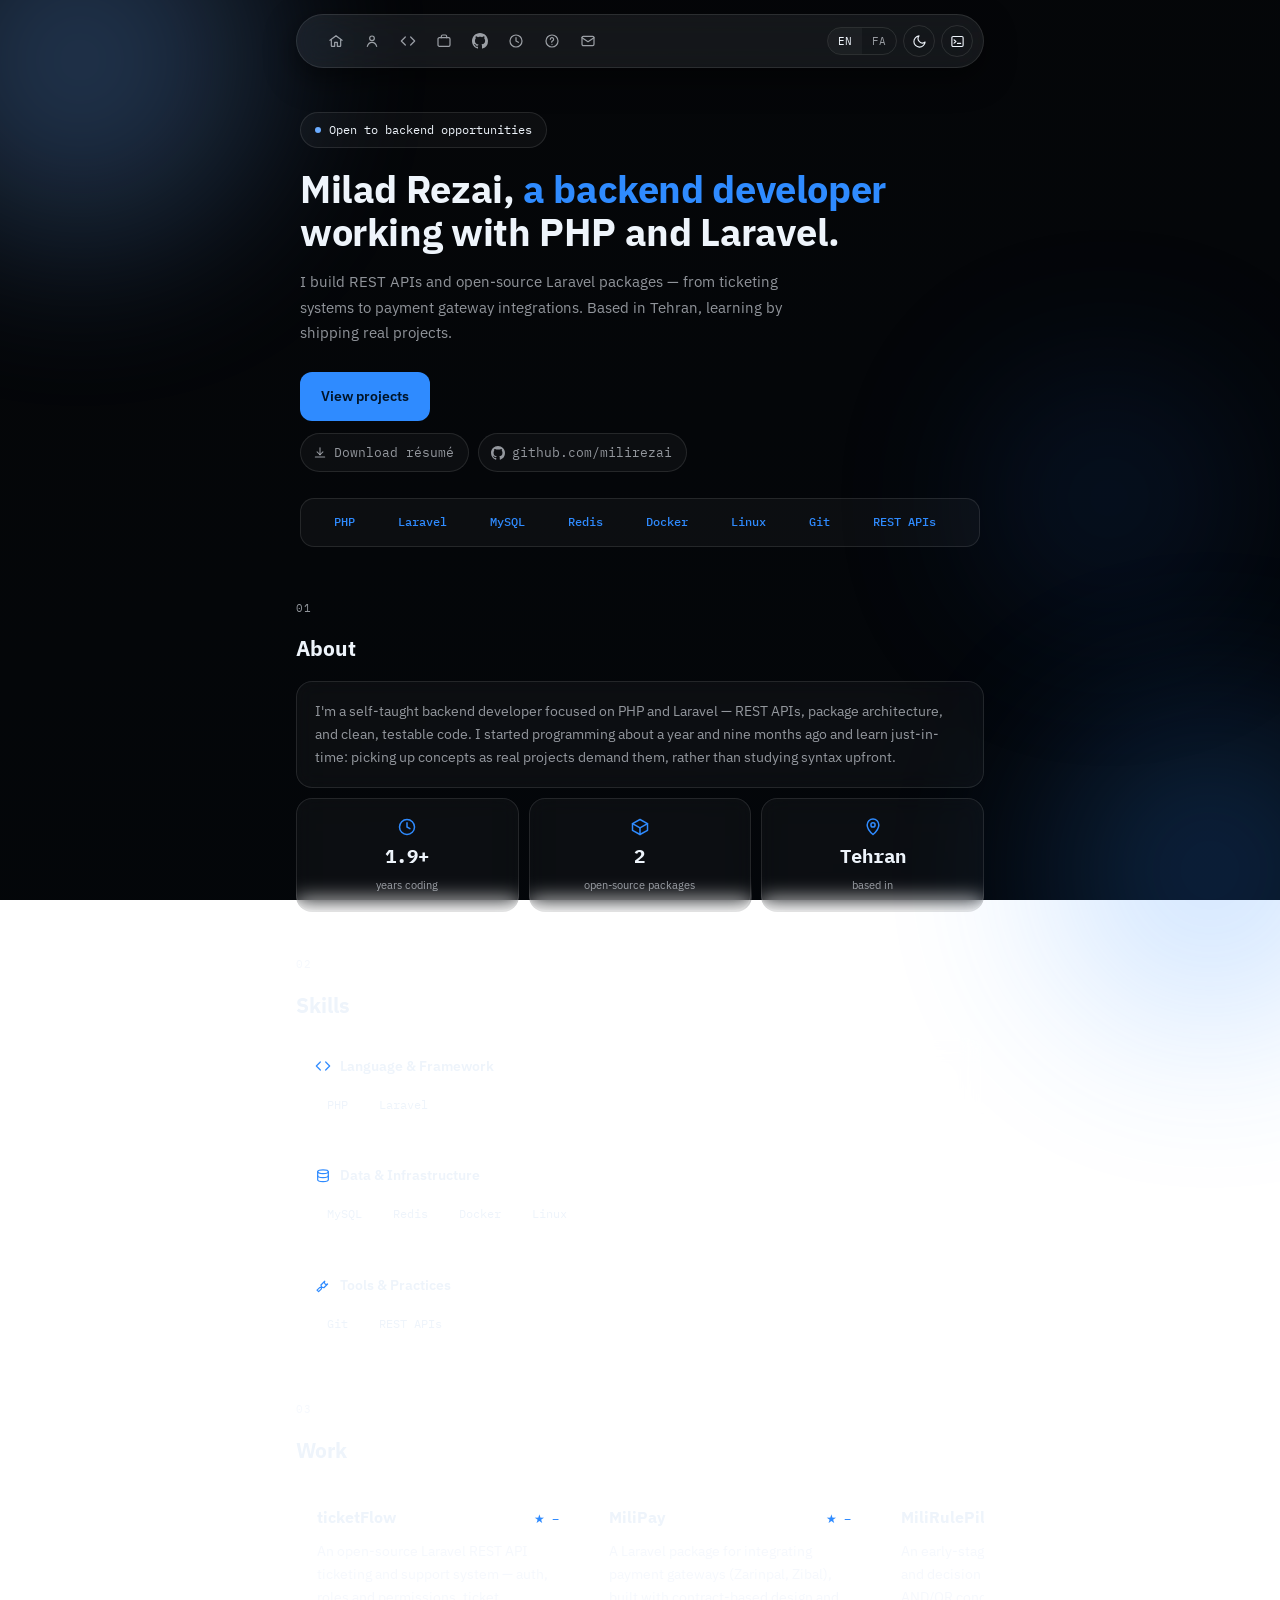
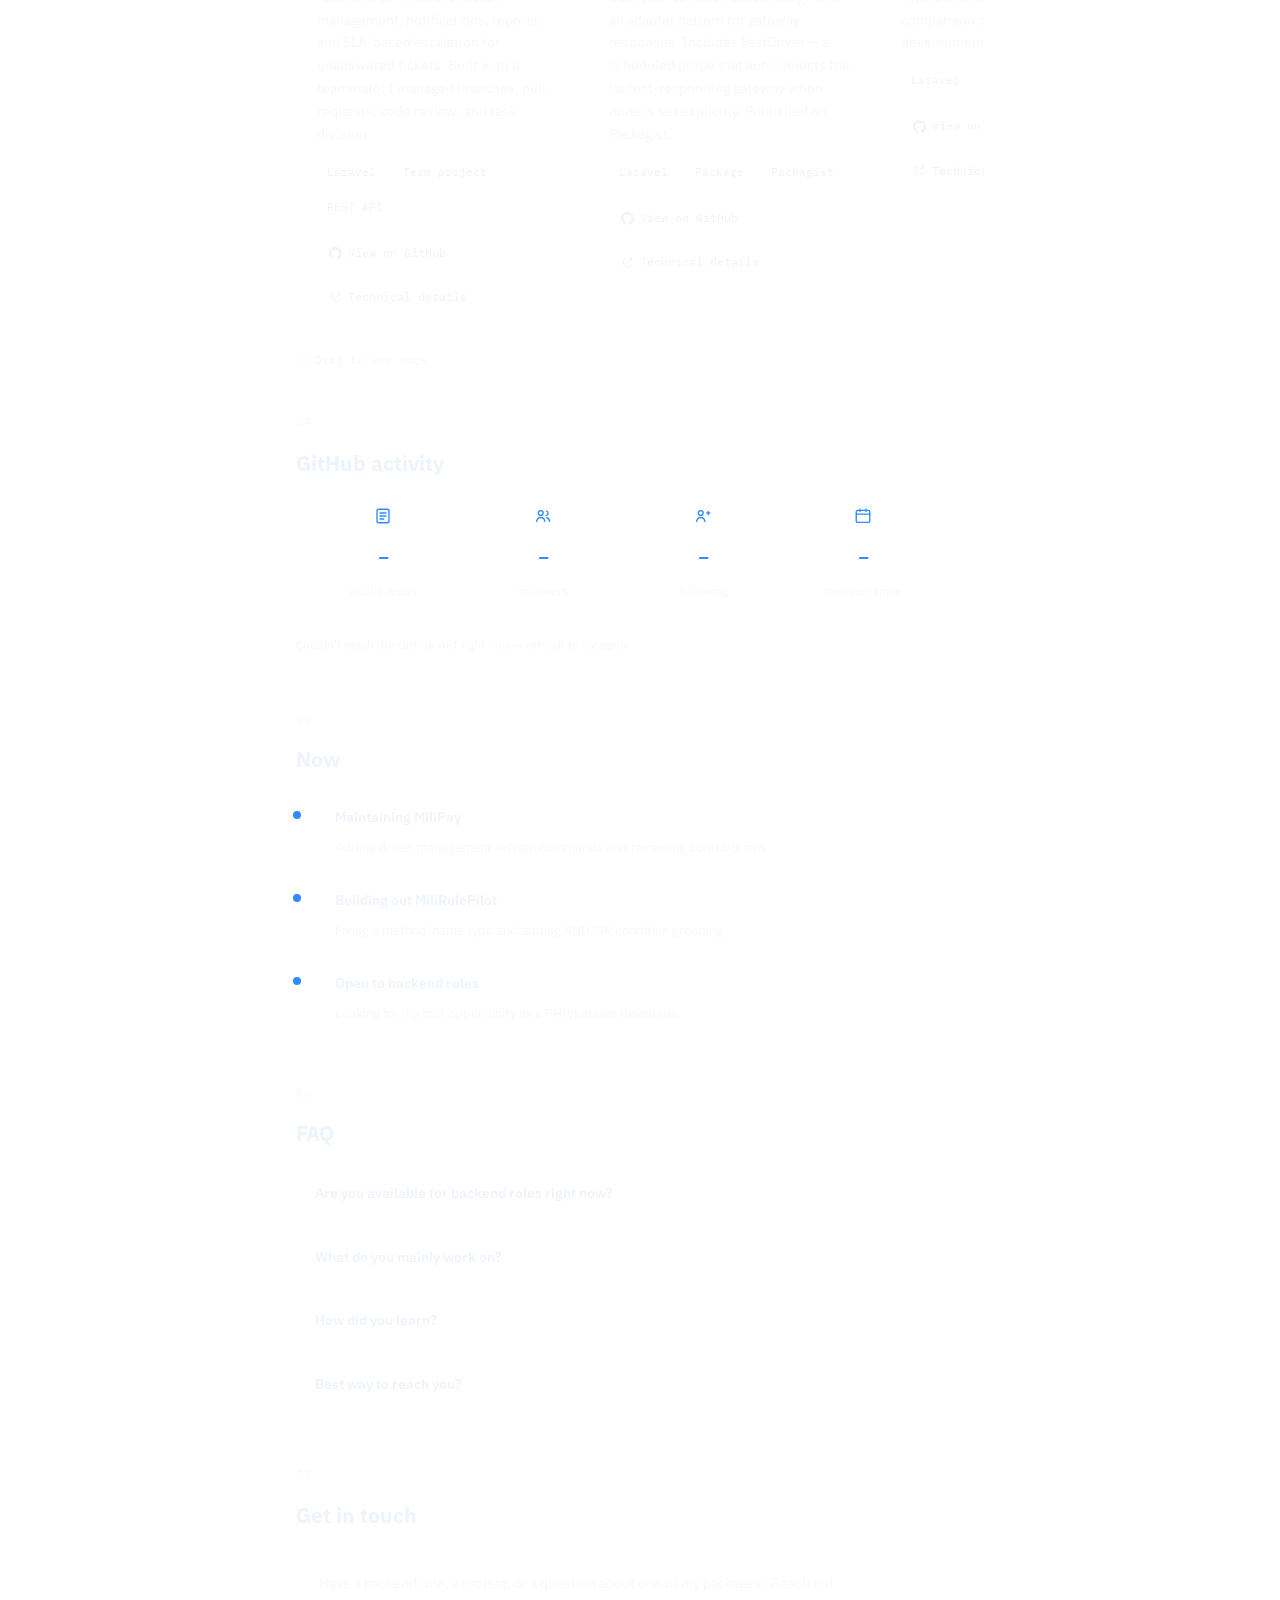
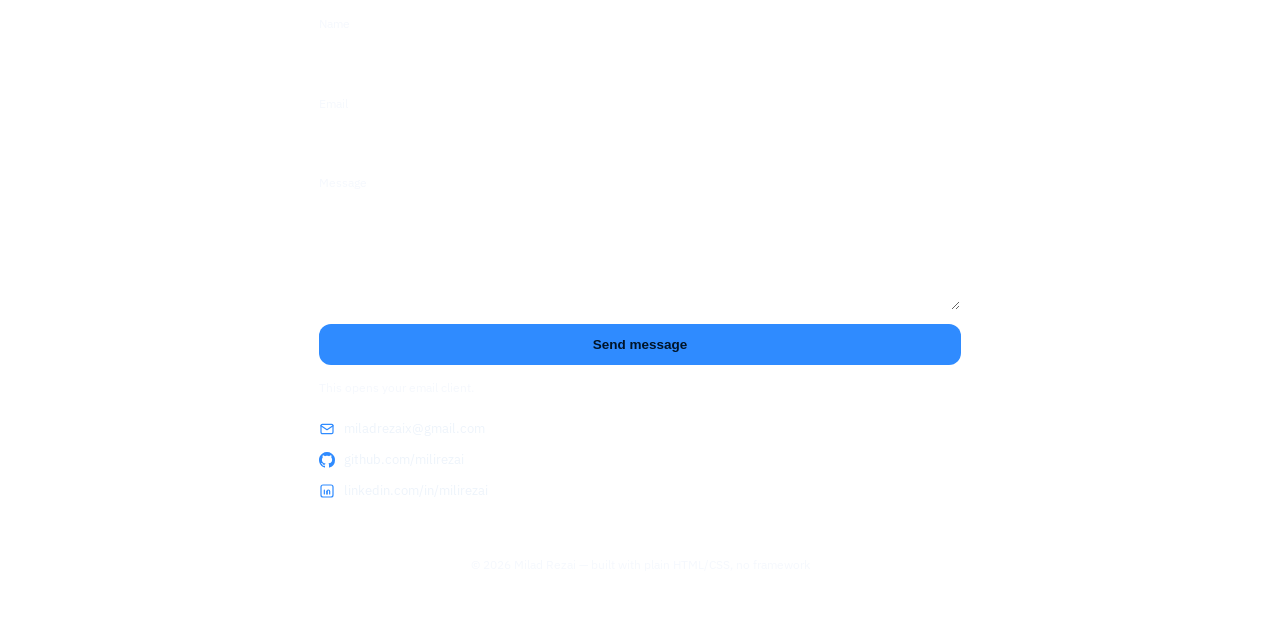
==== commit 20aaa2de: "fix bug in the projects scrolling section." ====
--- a/index.html
+++ b/index.html
@@ -715,7 +715,7 @@
 }
 makeScrollRow(document.getElementById('gh-scroll'), { auto:true, speed:0.45, mode:'pingpong' });
 makeScrollRow(document.getElementById('ticker-row'), { auto:true, speed:0.45, mode:'pingpong' });
-// makeScrollRow(document.getElementById('work-scroll'), { auto:true, speed:1, mode:'pingpong' });
+makeScrollRow(document.getElementById('work-scroll'), { auto:true, speed:1, mode:'pingpong' });
 
 // ---------- Theme toggle ----------
 (function(){
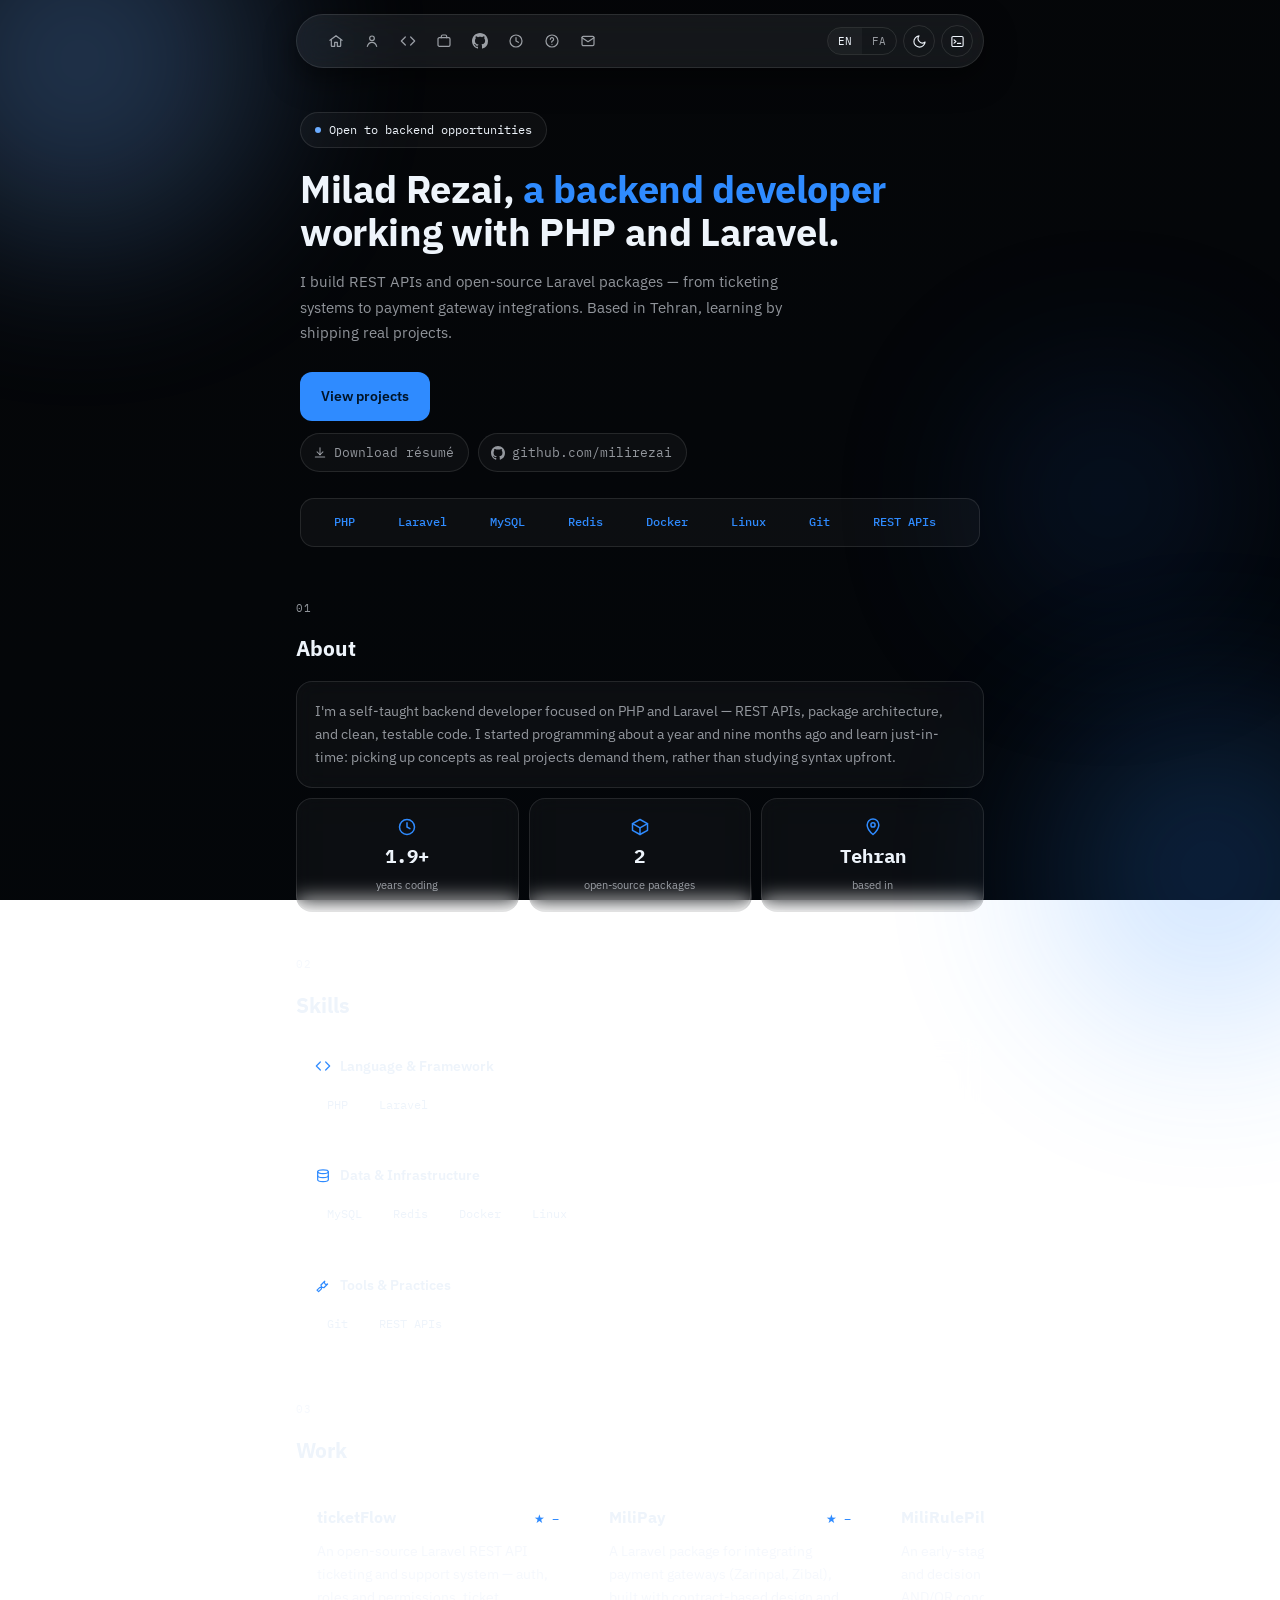
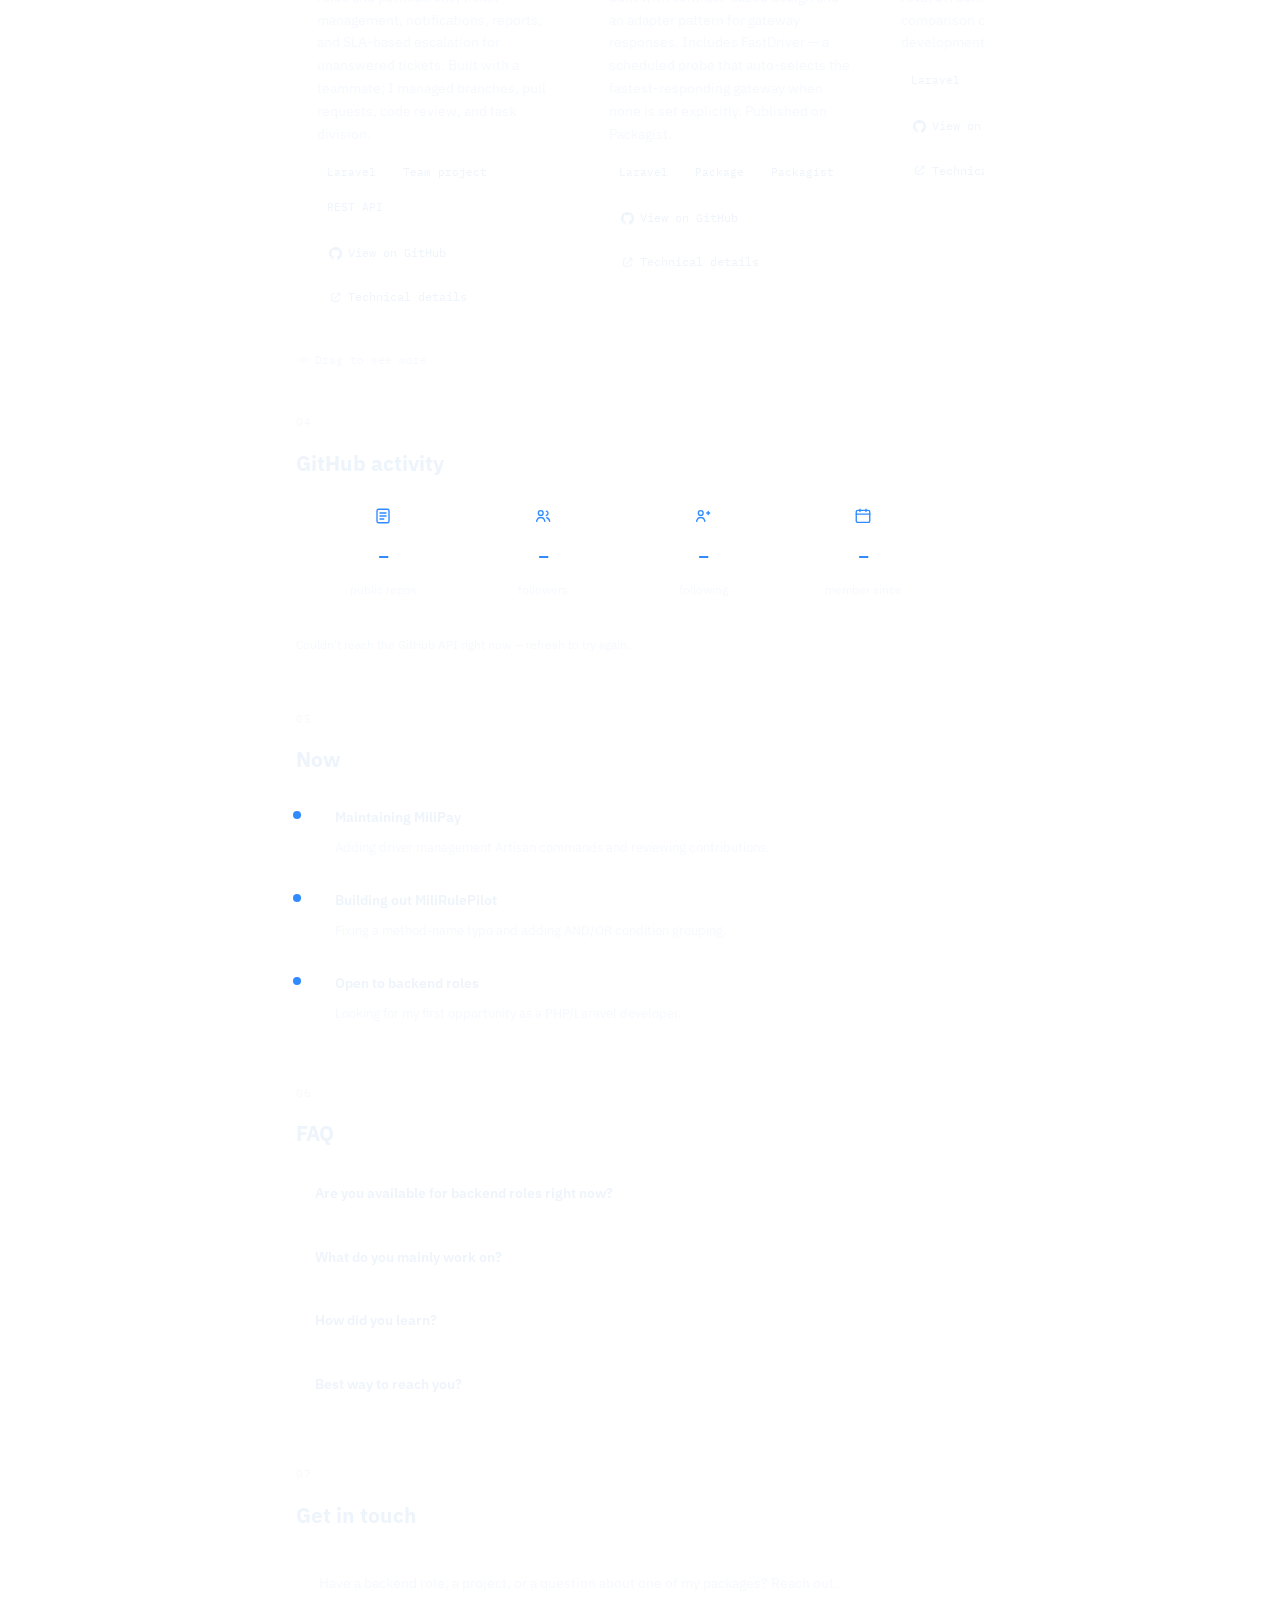
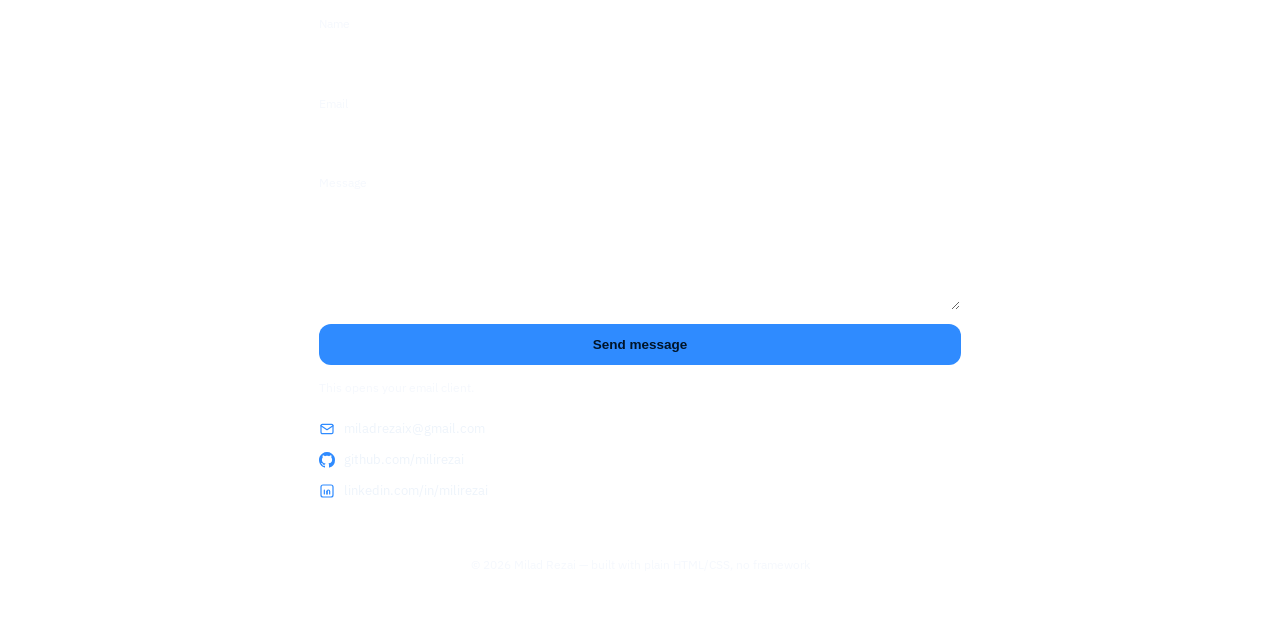
==== commit 2700f2cd: "fix bug in project section" ====
--- a/index.html
+++ b/index.html
@@ -715,7 +715,7 @@
 }
 makeScrollRow(document.getElementById('gh-scroll'), { auto:true, speed:0.45, mode:'pingpong' });
 makeScrollRow(document.getElementById('ticker-row'), { auto:true, speed:0.45, mode:'pingpong' });
-makeScrollRow(document.getElementById('work-scroll'), { auto:true, speed:1, mode:'pingpong' });
+// makeScrollRow(document.getElementById('work-scroll'), { auto:true, speed:1, mode:'pingpong' });
 
 // ---------- Theme toggle ----------
 (function(){
